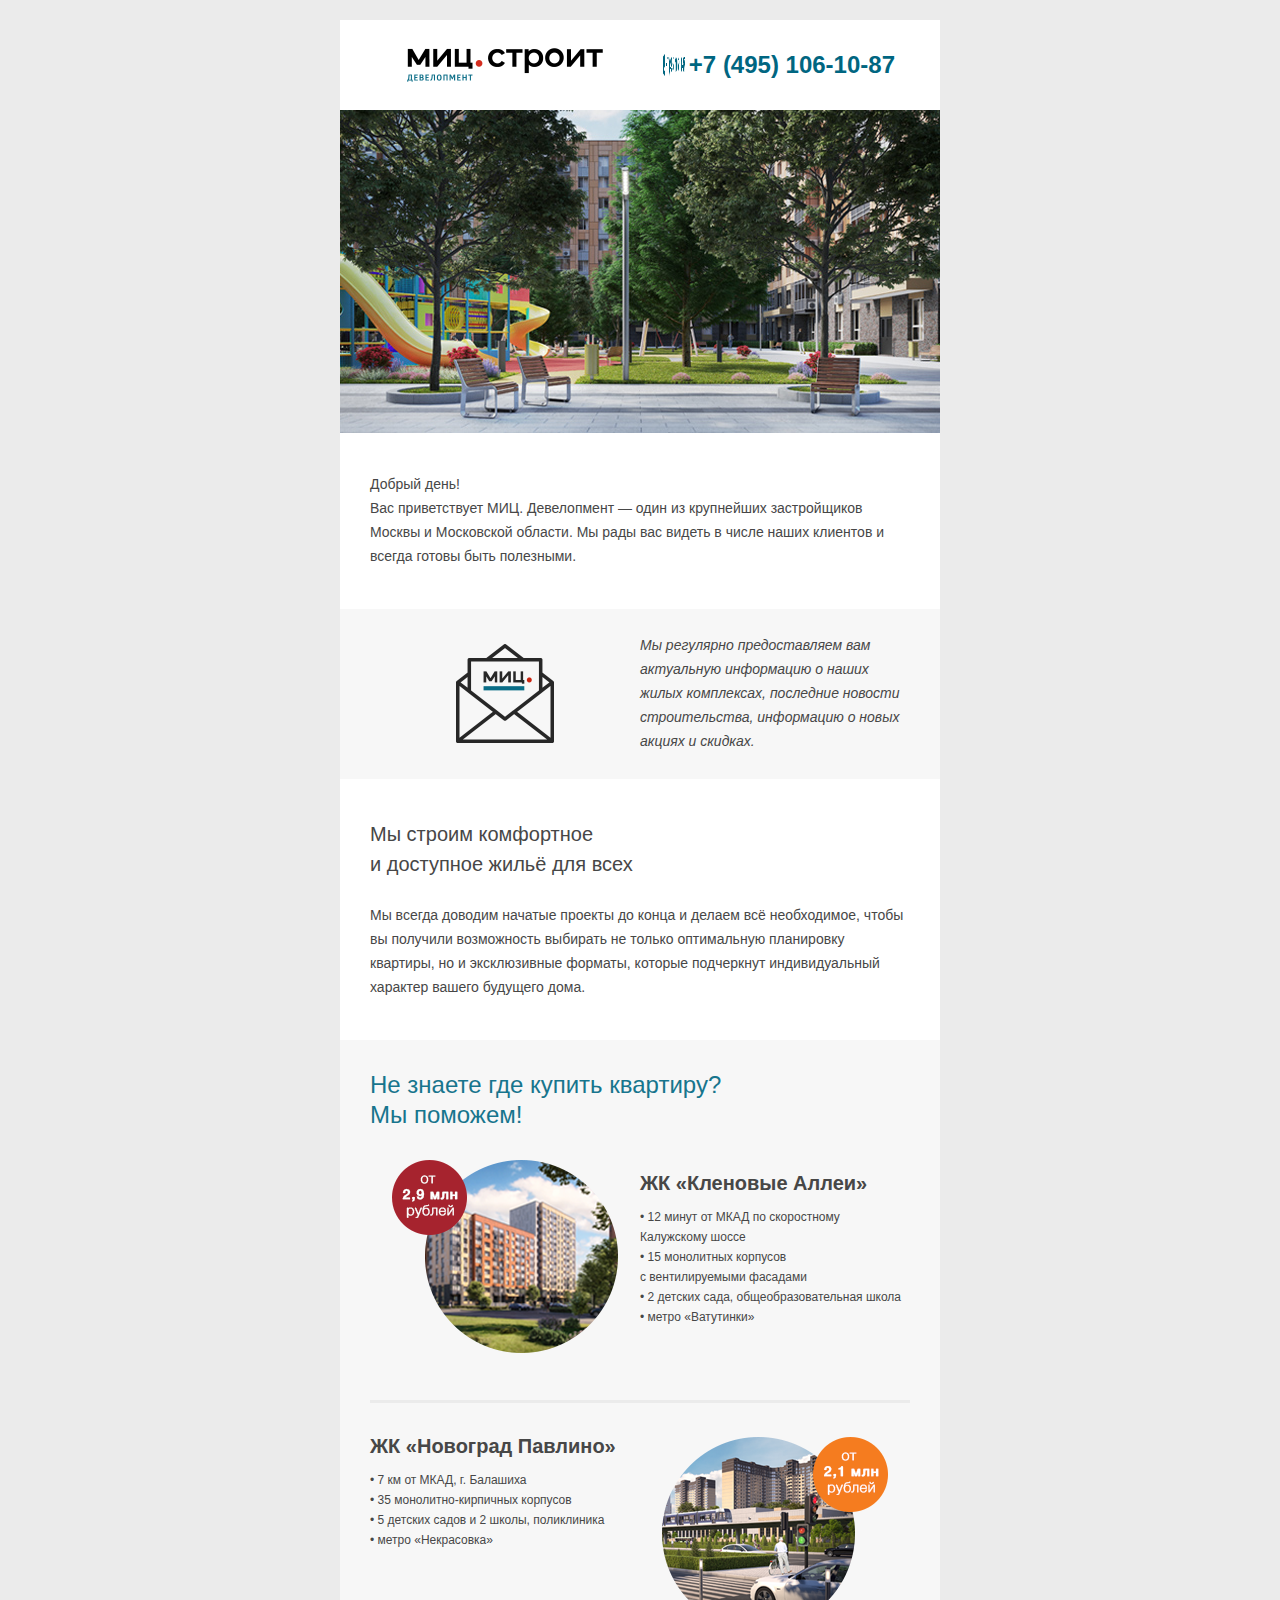
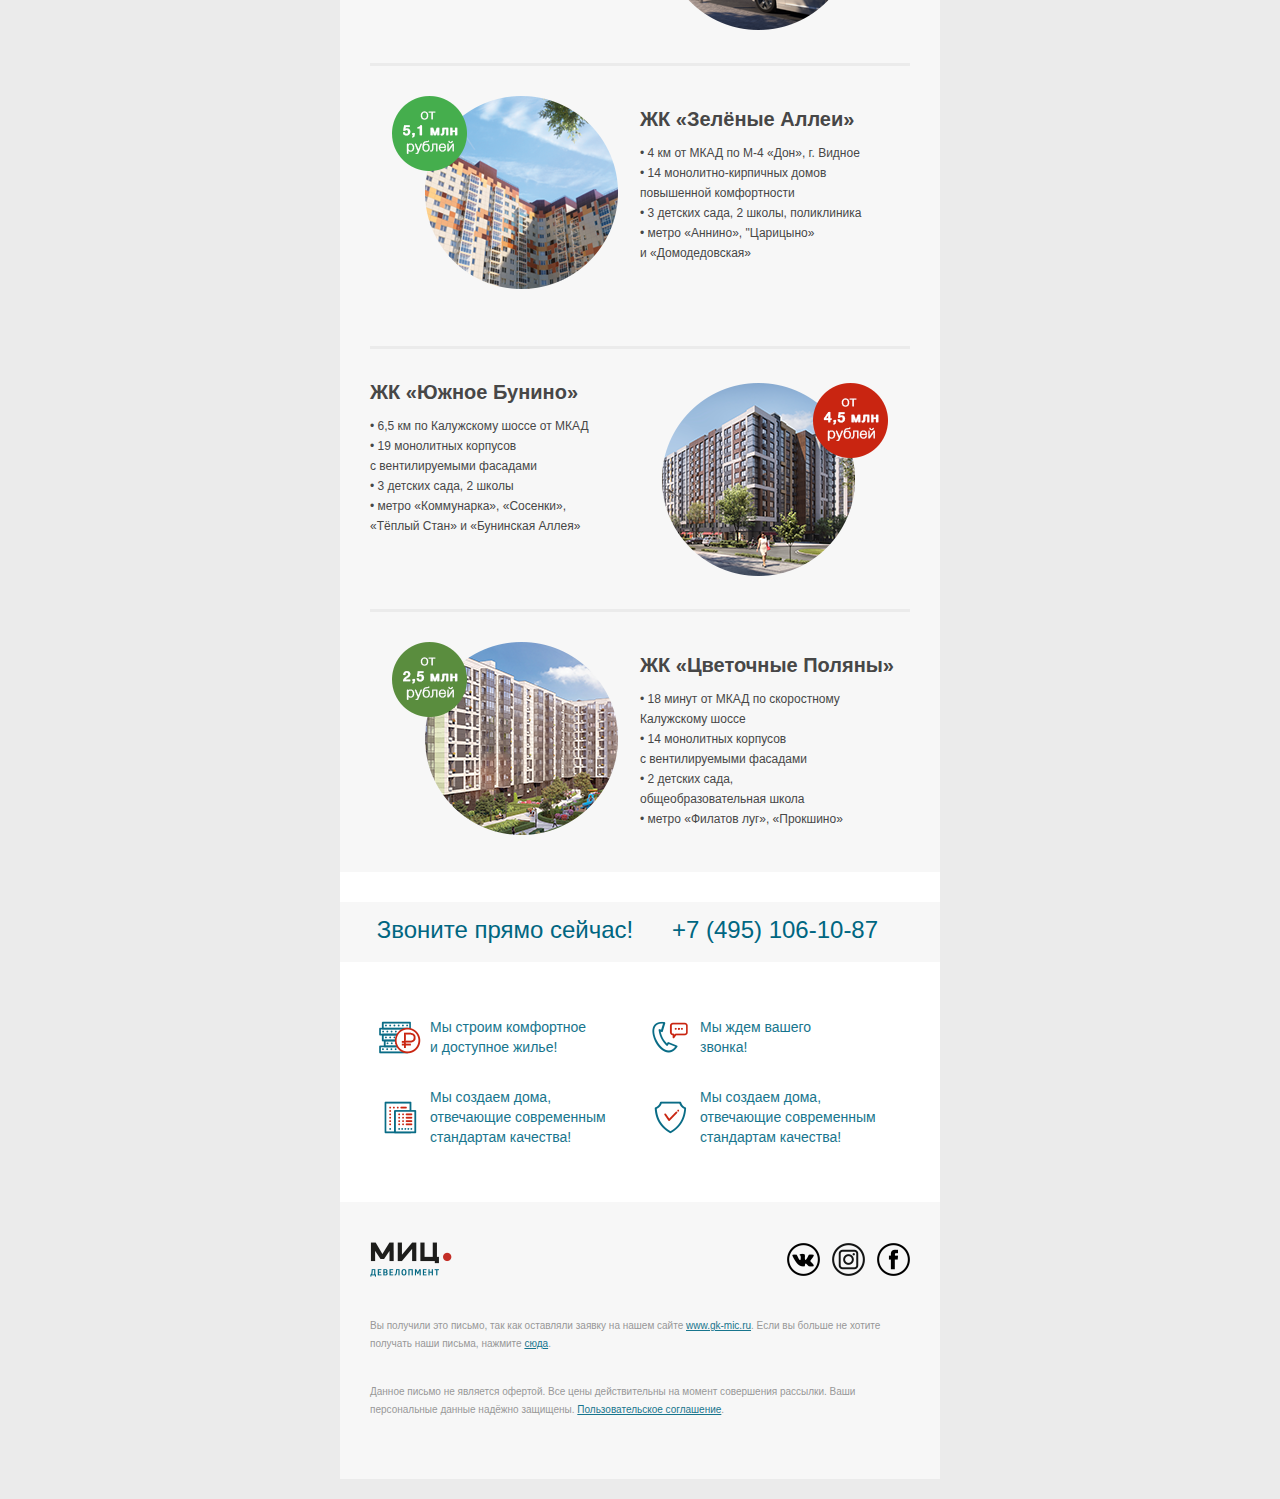
==== index.html @ 15648673 "pic" ====
<!DOCTYPE html PUBLIC "-//W3C//DTD XHTML 1.0 Transitional//EN" "http://www.w3.org/TR/xhtml1/DTD/xhtml1-transitional.dtd">
<html xmlns="http://www.w3.org/1999/xhtml">
<head>
    <meta http-equiv="Content-Type" content="text/html; charset=utf-8" />
  <meta http-equiv="X-UA-Compatible" content="IE=edge" />
    <meta name="viewport" content="width=device-width, initial-scale=1.0">
    <!--[if (gte mso 9)|(IE)]>
    <style type="text/css">
        table {border-collapse: collapse !important !important;}
    </style>
    <![endif]-->
<style type="text/css">

</style>    
  <style type="text/css">
#outlook a{
    padding:0;
}
.ExternalClass Class Override
.ExternalClass{
    width:100%;
}
.ExternalClass,
.ExternalClass p,
.ExternalClass span,
.ExternalClass font,
.ExternalClass td,
.ExternalClass div{
    line-height: 100%;
}
@media only screen and (max-width: 600px)  {
.col {
	max-width: 100% !important;
}
.col2 {
	max-width: 100% !important;
}
}
  </style>  
</head>
<body style="margin-top:0 !important;margin-bottom:0 !important;margin-right:0 !important;margin-left:0 !important;padding-top:0;padding-bottom:0;padding-right:0;padding-left:0;background-color:#ebebeb;width:100% !important;" >
<div class="preview" style="display:none;font-size:0px;" >Добрый день! Вас приветствует МИЦ. Девелопмент</div>
<table width="100%" align="center" role="presentation" cellpadding="0" cellspacing="0" border="0" style="border-spacing:0;mso-table-lspace:0pt;mso-table-rspace:0pt;border-collapse:collapse;" >
<tr>
  <td align="center" valign="top" bgcolor="#ebebeb" style="padding-top:20px;padding-bottom:20px;padding-right:0;padding-left:0;text-align:center;font-size:0;" > 
<center class="wrapper" style="width:100%;table-layout:fixed;-webkit-text-size-adjust:100%;-ms-text-size-adjust:100%;" >
<div class="webkit" style="max-width:600px;margin-top:0;margin-bottom:0;margin-right:auto;margin-left:auto;" >
<!--[if (gte mso 9)|(IE)]>
<table width="600" align="center" style="border-spacing:0;mso-table-lspace:0pt;mso-table-rspace:0pt;" >
<tr>
<td style="padding-top:0;padding-bottom:0;padding-right:0;padding-left:0;" >
<![endif]-->
<table class="outer" align="center" role="presentation" cellpadding="0" cellspacing="0" border="0" style="border-spacing:0;mso-table-lspace:0pt;mso-table-rspace:0pt;Margin:0 auto;width:100%;max-width:600px;border-collapse:collapse;" >
<!-- HEADER -->
<tr>
	<td align="center" valign="top" class="cols" bgcolor="#ffffff" style="padding-top:20px;padding-bottom:20px;padding-right:0;padding-left:0;text-align:center;font-size:0;" >
<!--[if (gte mso 9)|(IE)]>
<table  width="540" align="center" style="border-spacing:0;mso-table-lspace:0pt;mso-table-rspace:0pt;" >
<tr>
<td width="270"   valign="top"  align="center" style="padding-top:0;padding-bottom:0;padding-right:0;padding-left:0;" >
<![endif]-->
<div class="col" style="max-width:270px;width:100%;display:inline-block;vertical-align:middle;" >
<table width="100%" style="border-spacing:0;mso-table-lspace:0pt;mso-table-rspace:0pt;" >	
<tr>
	<td align="center" valign="middle" height="50" style="padding-top:0;padding-bottom:0;padding-right:0;padding-left:0;" ><center><a href="#" target="_blank"><img src="logo.png" alt="" width="196" height="34" style="border-width:0;display:block;-ms-interpolation-mode:bicubic;" /></a>
	</center></td>
</tr>
</table>
</div>
<!--[if (gte mso 9)|(IE)]>
</td><td width="270" align="center" valign="top" style="padding-top:0;padding-bottom:0;padding-right:0;padding-left:0;" >
<![endif]-->
<div class="col" style="max-width:270px;width:100%;display:inline-block;vertical-align:middle;" >
<table width="100%" style="border-spacing:0;mso-table-lspace:0pt;mso-table-rspace:0pt;" > 
  <tr>
  <td align="center" valign="middle"  style="padding-top:0;padding-bottom:0;padding-right:0;padding-left:0;" >
<table width="240" style="border-spacing:0;mso-table-lspace:0pt;mso-table-rspace:0pt;" > 
<tr>
  <td align="right" valign="middle" height="50" width="30" style="padding-top:0;padding-bottom:0;padding-right:0;padding-left:0;" ><img src="phone.png" alt="" width="22" height="22" style="border-width:0;display:block;-ms-interpolation-mode:bicubic;" />
  </td>
  <td style="padding-top:0;padding-bottom:0;padding-right:0;padding-left:0;" ><p class="phone" style="mso-line-height:exactly;Margin-top:0;Margin-left:0;Margin-right:0;font-size:24px;font-family:'Arial', sans-serif;color:#006681;font-weight:bold;line-height:0.8;text-align:right;Margin-bottom:0px;" >+7 (495) 106-10-87</p></td>
</tr>
</table>

  </td></tr>
</table>
</div>
<!--[if (gte mso 9)|(IE)]>
</td>
</tr>
</table>
<![endif]-->
	</td>
</tr>
<!-- / HEADER -->
	<!-- IMAGE 600 PX -->
<tr>
<td bgcolor="#ffffff" style="padding-top:0;padding-bottom:0;padding-right:0;padding-left:0;" ><img src="img.jpg" alt="" class="img600" width="600" height="323" style="border-width:0;-ms-interpolation-mode:bicubic;width:100%;max-width:600px;height:auto;display:block;" /></td>
</tr>
	<!-- / IMAGE 600 PX -->
	<!-- GOOD DAY -->
<tr>
<td align="center" valign="top" bgcolor="#ffffff" class="cols pad10" style="padding-top:0;padding-bottom:0;text-align:center;font-size:0;padding-left:20px;padding-right:20px;" >
<center class="wrapper" style="width:100%;table-layout:fixed;-webkit-text-size-adjust:100%;-ms-text-size-adjust:100%;" >
<!--[if (gte mso 9)|(IE)]>
<table width="540" align="center" style="border-spacing:0;mso-table-lspace:0pt;mso-table-rspace:0pt;" >
<tr>
<td style="padding-top:0;padding-bottom:0;padding-right:0;padding-left:0;" >
<![endif]-->
<table class="outer540" align="center" role="presentation" cellpadding="0" cellspacing="0" border="0" style="border-spacing:0;mso-table-lspace:0pt;mso-table-rspace:0pt;Margin:0 auto;width:100%;max-width:540px;border-collapse:collapse;" >
<tr>
<td class="padd40" style="padding-right:0;padding-left:0;padding-top:40px;padding-bottom:40px;" >
<p class="p1" style="mso-line-height:exactly;Margin-top:0;Margin-left:0;Margin-right:0;font-size:14px;font-family:'Arial', sans-serif;color:#474747;line-height:1.714;text-align:left;Margin-bottom:0px;" >Добрый день! <br />
Вас приветствует МИЦ. Девелопмент — один из крупнейших застройщиков Москвы и Московской области. Мы рады вас видеть в числе наших клиентов 
и всегда готовы быть полезными. </p>
</td>
</tr>
</table>
<!--[if (gte mso 9)|(IE)]>
</td>
</tr>
</table>
<![endif]-->	
</center>
</td>
</tr>
	<!-- / GOOD DAY -->
<!-- 	LETTER -->
<tr>
	<td align="center" valign="top" class="cols pad10" bgcolor="#f7f7f7" style="padding-top:20px;padding-bottom:20px;text-align:center;font-size:0;padding-left:20px;padding-right:20px;" >
<!--[if (gte mso 9)|(IE)]>
<table  width="540" align="center" style="border-spacing:0;mso-table-lspace:0pt;mso-table-rspace:0pt;" >
<tr>
<td width="270"   valign="top"  align="center" style="padding-top:0;padding-bottom:0;padding-right:0;padding-left:0;" >
<![endif]-->
<div class="col" style="max-width:270px;width:100%;display:inline-block;vertical-align:middle;" >
<table width="100%" style="border-spacing:0;mso-table-lspace:0pt;mso-table-rspace:0pt;" >	
<tr>
	<td align="center" valign="middle" height="100" style="padding-top:0;padding-bottom:0;padding-right:0;padding-left:0;" >
<center>
	<img src="letter.png" alt="" width="98" height="99" style="border-width:0;display:block;-ms-interpolation-mode:bicubic;" />
</center>
</td>
</tr>
</table>
</div>
<!--[if (gte mso 9)|(IE)]>
</td><td width="270" align="center" valign="top" style="padding-top:0;padding-bottom:0;padding-right:0;padding-left:0;" >
<![endif]-->
<div class="col" style="max-width:270px;width:100%;display:inline-block;vertical-align:middle;" >
<table width="100%" style="border-spacing:0;mso-table-lspace:0pt;mso-table-rspace:0pt;" >	
	<tr>
	<td align="center" valign="middle" height="130" style="padding-top:0;padding-bottom:0;padding-right:0;padding-left:0;" ><p class="p2" style="mso-line-height:exactly;Margin-top:0;Margin-left:0;Margin-right:0;text-align:left;font-size:14px;font-family:'Arial';color:#474747;font-style:italic;line-height:1.714;Margin-bottom:0px;" >
Мы регулярно предоставляем вам 
актуальную информацию о наших 
жилых комплексах, последние новости 
строительства, информацию о новых 
акциях и скидках.
</p></td>
</tr>
</table>
</div>
<!--[if (gte mso 9)|(IE)]>
</td>
</tr>
</table>
<![endif]-->
	</td>
</tr>
<!-- / 	LETTER -->	
	<!-- WE BUILDING -->
<tr>
<td align="center" valign="top" bgcolor="#ffffff" class="pad10" style="padding-top:0;padding-bottom:0;padding-left:20px;padding-right:20px;" >
<center class="wrapper" style="width:100%;table-layout:fixed;-webkit-text-size-adjust:100%;-ms-text-size-adjust:100%;" >
<!--[if (gte mso 9)|(IE)]>
<table width="540" align="center" style="border-spacing:0;mso-table-lspace:0pt;mso-table-rspace:0pt;" >
<tr>
<td style="padding-top:0;padding-bottom:0;padding-right:0;padding-left:0;" >
<![endif]-->
<table class="outer540" align="center" role="presentation" cellpadding="0" cellspacing="0" border="0" style="border-spacing:0;mso-table-lspace:0pt;mso-table-rspace:0pt;Margin:0 auto;width:100%;max-width:540px;border-collapse:collapse;" >
<tr>
<td class="padd40" style="padding-right:0;padding-left:0;padding-top:40px;padding-bottom:40px;" >
<p class="h1" style="mso-line-height:exactly;Margin-top:0;Margin-left:0;Margin-right:0;font-size:20px;font-family:'Arial', sans-serif;color:#474747;line-height:1.513;text-align:left;Margin-bottom:25px;" >Мы строим комфортное <br />
и доступное жильё для всех</p>
<p class="p3" style="mso-line-height:exactly;Margin-top:0;Margin-left:0;Margin-right:0;font-size:14px;font-family:'Arial', sans-serif;color:#474747;line-height:1.714;text-align:left;Margin-bottom:0px;" >Мы всегда доводим начатые проекты до конца и делаем всё необходимое, 
чтобы вы получили возможность выбирать не только оптимальную планировку квартиры, но и эксклюзивные форматы, которые подчеркнут индивидуальный характер вашего будущего дома. </p>
</td>
</tr>
</table>
<!--[if (gte mso 9)|(IE)]>
</td>
</tr>
</table>
<![endif]-->	
</center>
</td>
</tr>
<!-- / WE BUILDING -->
<!-- BUILDING -->
<tr>
	<td align="center" valign="top" class="cols pad10" bgcolor="#f7f7f7" style="padding-top:10px;padding-bottom:10px;text-align:center;font-size:0;padding-left:20px;padding-right:20px;" >
<center class="wrapper" style="width:100%;table-layout:fixed;-webkit-text-size-adjust:100%;-ms-text-size-adjust:100%;" >
<!--[if (gte mso 9)|(IE)]>
<table width="540" align="center" style="border-spacing:0;mso-table-lspace:0pt;mso-table-rspace:0pt;" >
<tr>
<td style="padding-top:0;padding-bottom:0;padding-right:0;padding-left:0;" >
<![endif]-->
<table class="outer540" align="center" role="presentation" cellpadding="0" cellspacing="0" border="0" style="border-spacing:0;mso-table-lspace:0pt;mso-table-rspace:0pt;Margin:0 auto;width:100%;max-width:540px;border-collapse:collapse;" >
<tr>
<td style="padding-top:0;padding-bottom:0;padding-right:0;padding-left:0;" >
<p class="h2" style="padding-top:20px;padding-bottom:20px;mso-line-height:exactly;Margin-top:0;Margin-left:0;Margin-right:0;text-align:left;font-size:24px;font-family:'Arial';color:#17758d;line-height:1.25;Margin-bottom:0px;" >Не знаете где купить квартиру? <br />
Мы поможем!</p>
</td>
</tr>
</table>
<!--[if (gte mso 9)|(IE)]>
</td>
</tr>
</table>
<![endif]-->	
</center>
</td></tr>
<tr>
	<td align="center" valign="top" class="cols pad10" bgcolor="#f7f7f7" dir="rtl" style="padding-top:0;padding-bottom:0;text-align:center;font-size:0;padding-left:20px;padding-right:20px;" >
<!--[if (gte mso 9)|(IE)]>
<table  width="540" align="center"    dir="rtl" style="border-spacing:0;mso-table-lspace:0pt;mso-table-rspace:0pt;" >
<tr>
<td width="270"   valign="top"  align="center" dir="ltr" style="padding-top:0;padding-bottom:0;padding-right:0;padding-left:0;" >
<![endif]-->
<div class="col2"  dir="ltr" style="max-width:270px;width:100%;display:inline-block;vertical-align:top;" >
<table width="100%" style="border-spacing:0;mso-table-lspace:0pt;mso-table-rspace:0pt;" >	
	<tr>
	<td align="center" valign="top" style="padding-top:10px;padding-bottom:0;padding-right:0;padding-left:0;" >
<p class="h3" style="mso-line-height:exactly;Margin-top:0;Margin-left:0;Margin-right:0;text-align:left;font-size:20px;font-family:'Arial';color:#474747;font-weight:bold;line-height:1.35;Margin-bottom:10px;" >ЖК «Кленовые Аллеи»</p>	
<p class="p4" style="mso-line-height:exactly;Margin-top:0;Margin-left:0;Margin-right:0;text-align:left;font-size:12px;font-family:'Arial';color:#474747;line-height:1.667;Margin-bottom:20px;" >• 12 минут от МКАД по скоростному <br />
Калужскому шоссе<br />
• 15 монолитных корпусов <br />
с вентилируемыми фасадами<br />
• 2 детских сада, общеобразовательная школа<br />
• метро «Ватутинки»</p>
	</td>
</tr>
</table>
</div>
<!--[if (gte mso 9)|(IE)]>
</td><td width="270" align="center" valign="top"   dir="ltr" style="padding-top:0;padding-bottom:0;padding-right:0;padding-left:0;" >
<![endif]-->
<div class="col2" dir="ltr" style="max-width:270px;width:100%;display:inline-block;vertical-align:top;" >
<table width="100%" style="border-spacing:0;mso-table-lspace:0pt;mso-table-rspace:0pt;" >	
<tr>
	<td align="center" valign="top" height="220" style="padding-top:0;padding-bottom:0;padding-right:0;padding-left:0;" >
<img src="house1.png" alt="" width="226" height="193" style="border-width:0;display:block;-ms-interpolation-mode:bicubic;" />
</td>
</tr>
</table>
</div>
<!--[if (gte mso 9)|(IE)]>
</td>
</tr>
</table>
<![endif]-->
</td></tr>


<tr>
	<td align="center" valign="top" class="cols pad10" bgcolor="#f7f7f7" style="padding-top:0;padding-bottom:0;text-align:center;font-size:0;padding-left:20px;padding-right:20px;" >
<!--[if (gte mso 9)|(IE)]>
<table width="540" align="center" style="border-spacing:0;mso-table-lspace:0pt;mso-table-rspace:0pt;" >
<tr>
<td style="padding-top:0;padding-bottom:0;padding-right:0;padding-left:0;" >
<![endif]-->
<table class="outer540" align="center" role="presentation" cellpadding="0" cellspacing="0" border="0" style="border-spacing:0;mso-table-lspace:0pt;mso-table-rspace:0pt;Margin:0 auto;width:100%;max-width:540px;border-collapse:collapse;" >
<tr>
<td height="20" style="border-bottom-width:3px;border-bottom-style:solid;border-bottom-color:#ebebeb;padding-top:0;padding-bottom:0;padding-right:0;padding-left:0;" >
</td>
</tr>
<tr>
<td height="20" style="padding-top:0;padding-bottom:0;padding-right:0;padding-left:0;" >
</td>
</tr>
</table>
<!--[if (gte mso 9)|(IE)]>
</td>
</tr>
</table>
<![endif]-->
</td></tr>

<tr>
	<td align="center" valign="top" class="cols pad10" bgcolor="#f7f7f7" style="padding-top:0;padding-bottom:0;text-align:center;font-size:0;padding-left:20px;padding-right:20px;" >
<!--[if (gte mso 9)|(IE)]>
<table  width="540" align="center" style="border-spacing:0;mso-table-lspace:0pt;mso-table-rspace:0pt;" >
<tr>
<td width="270"   valign="top"  align="center" style="padding-top:0;padding-bottom:0;padding-right:0;padding-left:0;" >
<![endif]-->
<div class="col2" style="max-width:270px;width:100%;display:inline-block;vertical-align:top;" >
<table width="100%" style="border-spacing:0;mso-table-lspace:0pt;mso-table-rspace:0pt;" >	
	<tr>
	<td align="center" valign="top" style="padding-top:10px;padding-bottom:0;padding-right:0;padding-left:0;" >
<p class="h3" style="mso-line-height:exactly;Margin-top:0;Margin-left:0;Margin-right:0;text-align:left;font-size:20px;font-family:'Arial';color:#474747;font-weight:bold;line-height:1.35;Margin-bottom:10px;" >ЖК «Новоград Павлино»</p>	
<p class="p4" style="mso-line-height:exactly;Margin-top:0;Margin-left:0;Margin-right:0;text-align:left;font-size:12px;font-family:'Arial';color:#474747;line-height:1.667;Margin-bottom:20px;" >• 7 км от МКАД, г. Балашиха<br />
• 35 монолитно-кирпичных корпусов<br />
• 5 детских садов и 2 школы, поликлиника<br />
• метро «Некрасовка»</p>
	</td>
</tr>
</table>
</div>
<!--[if (gte mso 9)|(IE)]>
</td><td width="270" align="center" valign="top" style="padding-top:0;padding-bottom:0;padding-right:0;padding-left:0;" >
<![endif]-->
<div class="col2" style="max-width:270px;width:100%;display:inline-block;vertical-align:top;" >
<table width="100%" style="border-spacing:0;mso-table-lspace:0pt;mso-table-rspace:0pt;" >	
<tr>
	<td align="center" valign="middle" height="220" style="padding-top:0;padding-bottom:0;padding-right:0;padding-left:0;" >
<img src="house2.png" alt="" width="226" height="193" style="border-width:0;display:block;-ms-interpolation-mode:bicubic;" />
</td>
</tr>
</table>
</div>
<!--[if (gte mso 9)|(IE)]>
</td>
</tr>
</table>
<![endif]-->	
</td>
</tr>
<tr>
	<td align="center" valign="top" class="cols pad10" bgcolor="#f7f7f7" style="padding-top:0;padding-bottom:0;text-align:center;font-size:0;padding-left:20px;padding-right:20px;" >
<!--[if (gte mso 9)|(IE)]>
<table width="540" align="center" style="border-spacing:0;mso-table-lspace:0pt;mso-table-rspace:0pt;" >
<tr>
<td style="padding-top:0;padding-bottom:0;padding-right:0;padding-left:0;" >
<![endif]-->
<table class="outer540" align="center" role="presentation" cellpadding="0" cellspacing="0" border="0" style="border-spacing:0;mso-table-lspace:0pt;mso-table-rspace:0pt;Margin:0 auto;width:100%;max-width:540px;border-collapse:collapse;" >
<tr>
<td height="20" style="border-bottom-width:3px;border-bottom-style:solid;border-bottom-color:#ebebeb;padding-top:0;padding-bottom:0;padding-right:0;padding-left:0;" >
</td>
</tr>
<tr>
<td height="20" style="padding-top:0;padding-bottom:0;padding-right:0;padding-left:0;" >
</td>
</tr>
</table>
<!--[if (gte mso 9)|(IE)]>
</td>
</tr>
</table>
<![endif]-->
</td></tr>
<tr>
	<td align="center" valign="top" class="cols pad10" bgcolor="#f7f7f7"    dir="rtl" style="padding-top:10px;padding-bottom:10px;text-align:center;font-size:0;padding-left:20px;padding-right:20px;" >
<!--[if (gte mso 9)|(IE)]>
<table  width="540" align="center"    dir="rtl" style="border-spacing:0;mso-table-lspace:0pt;mso-table-rspace:0pt;" >
<tr>
<td width="270"   valign="top"  align="center" dir="ltr" style="padding-top:0;padding-bottom:0;padding-right:0;padding-left:0;" >
<![endif]-->
<div class="col2"  dir="ltr" style="max-width:270px;width:100%;display:inline-block;vertical-align:top;" >
<table width="100%" style="border-spacing:0;mso-table-lspace:0pt;mso-table-rspace:0pt;" >	
	<tr>
	<td align="center" valign="top" style="padding-top:10px;padding-bottom:0;padding-right:0;padding-left:0;" >
<p class="h3" style="mso-line-height:exactly;Margin-top:0;Margin-left:0;Margin-right:0;text-align:left;font-size:20px;font-family:'Arial';color:#474747;font-weight:bold;line-height:1.35;Margin-bottom:10px;" >ЖК «Зелёные Аллеи»</p>	
<p class="p4" style="mso-line-height:exactly;Margin-top:0;Margin-left:0;Margin-right:0;text-align:left;font-size:12px;font-family:'Arial';color:#474747;line-height:1.667;Margin-bottom:20px;" >• 4 км от МКАД по М-4 «Дон», г. Видное <br />
• 14 монолитно-кирпичных домов <br />
повышенной комфортности<br />
• 3 детских сада, 2 школы, поликлиника<br />
• метро «Аннино», "Царицыно» <br />
и «Домодедовская»</p>
	</td>
</tr>
</table>
</div>
<!--[if (gte mso 9)|(IE)]>
</td><td width="270" align="center" valign="top"   dir="ltr" style="padding-top:0;padding-bottom:0;padding-right:0;padding-left:0;" >
<![endif]-->
<div class="col2" dir="ltr" style="max-width:270px;width:100%;display:inline-block;vertical-align:top;" >
<table width="100%" style="border-spacing:0;mso-table-lspace:0pt;mso-table-rspace:0pt;" >	
<tr>
	<td align="center" valign="top" height="220" style="padding-top:0;padding-bottom:0;padding-right:0;padding-left:0;" >
<img src="house3.png" alt="" width="226" height="193" style="border-width:0;display:block;-ms-interpolation-mode:bicubic;" />
</td>
</tr>
</table>
</div>
<!--[if (gte mso 9)|(IE)]>
</td>
</tr>
</table>
<![endif]-->
</td></tr>
<tr>
	<td align="center" valign="top" class="cols pad10" bgcolor="#f7f7f7" style="padding-top:0;padding-bottom:0;text-align:center;font-size:0;padding-left:20px;padding-right:20px;" >
<!--[if (gte mso 9)|(IE)]>
<table width="540" align="center" style="border-spacing:0;mso-table-lspace:0pt;mso-table-rspace:0pt;" >
<tr>
<td style="padding-top:0;padding-bottom:0;padding-right:0;padding-left:0;" >
<![endif]-->
<table class="outer540" align="center" role="presentation" cellpadding="0" cellspacing="0" border="0" style="border-spacing:0;mso-table-lspace:0pt;mso-table-rspace:0pt;Margin:0 auto;width:100%;max-width:540px;border-collapse:collapse;" >
<tr>
<td height="20" style="border-bottom-width:3px;border-bottom-style:solid;border-bottom-color:#ebebeb;padding-top:0;padding-bottom:0;padding-right:0;padding-left:0;" >
</td>
</tr>
<tr>
<td height="20" style="padding-top:0;padding-bottom:0;padding-right:0;padding-left:0;" >
</td>
</tr>
</table>
<!--[if (gte mso 9)|(IE)]>
</td>
</tr>
</table>
<![endif]-->
</td></tr>

<tr>
	<td align="center" valign="top" class="cols pad10" bgcolor="#f7f7f7" style="padding-top:0;padding-bottom:0;text-align:center;font-size:0;padding-left:20px;padding-right:20px;" >
<!--[if (gte mso 9)|(IE)]>
<table  width="540" align="center" style="border-spacing:0;mso-table-lspace:0pt;mso-table-rspace:0pt;" >
<tr>
<td width="270"   valign="top"  align="center" style="padding-top:0;padding-bottom:0;padding-right:0;padding-left:0;" >
<![endif]-->
<div class="col2" style="max-width:270px;width:100%;display:inline-block;vertical-align:top;" >
<table width="100%" style="border-spacing:0;mso-table-lspace:0pt;mso-table-rspace:0pt;" >	
	<tr>
	<td align="center" valign="top" style="padding-top:10px;padding-bottom:0;padding-right:0;padding-left:0;" >
<p class="h3" style="mso-line-height:exactly;Margin-top:0;Margin-left:0;Margin-right:0;text-align:left;font-size:20px;font-family:'Arial';color:#474747;font-weight:bold;line-height:1.35;Margin-bottom:10px;" >ЖК «Южное Бунино»</p>	
<p class="p4" style="mso-line-height:exactly;Margin-top:0;Margin-left:0;Margin-right:0;text-align:left;font-size:12px;font-family:'Arial';color:#474747;line-height:1.667;Margin-bottom:20px;" >• 6,5 км по Калужскому шоссе от МКАД <br />
• 19 монолитных корпусов<br />
с вентилируемыми фасадами<br />
• 3 детских сада, 2 школы<br />
• метро «Коммунарка», «Сосенки»,<br />
«Тёплый Стан» и «Бунинская Аллея»</p>
	</td>
</tr>
</table>
</div>
<!--[if (gte mso 9)|(IE)]>
</td><td width="270" align="center" valign="top" style="padding-top:0;padding-bottom:0;padding-right:0;padding-left:0;" >
<![endif]-->
<div class="col2" style="max-width:270px;width:100%;display:inline-block;vertical-align:top;" >
<table width="100%" style="border-spacing:0;mso-table-lspace:0pt;mso-table-rspace:0pt;" >	
<tr>
	<td align="center" valign="middle" height="220" style="padding-top:0;padding-bottom:0;padding-right:0;padding-left:0;" >
<img src="house4.png" alt="" width="226" height="193" style="border-width:0;display:block;-ms-interpolation-mode:bicubic;" />
</td>
</tr>
</table>
</div>
<!--[if (gte mso 9)|(IE)]>
</td>
</tr>
</table>
<![endif]-->	
</td>
</tr>
<tr>
	<td align="center" valign="top" class="cols pad10" bgcolor="#f7f7f7" style="padding-top:0;padding-bottom:0;text-align:center;font-size:0;padding-left:20px;padding-right:20px;" >
<!--[if (gte mso 9)|(IE)]>
<table width="540" align="center" style="border-spacing:0;mso-table-lspace:0pt;mso-table-rspace:0pt;" >
<tr>
<td style="padding-top:0;padding-bottom:0;padding-right:0;padding-left:0;" >
<![endif]-->
<table class="outer540" align="center" role="presentation" cellpadding="0" cellspacing="0" border="0" style="border-spacing:0;mso-table-lspace:0pt;mso-table-rspace:0pt;Margin:0 auto;width:100%;max-width:540px;border-collapse:collapse;" >
<tr>
<td height="20" style="border-bottom-width:3px;border-bottom-style:solid;border-bottom-color:#ebebeb;padding-top:0;padding-bottom:0;padding-right:0;padding-left:0;" >
</td>
</tr>
<tr>
<td height="20" style="padding-top:0;padding-bottom:0;padding-right:0;padding-left:0;" >
</td>
</tr>
</table>
<!--[if (gte mso 9)|(IE)]>
</td>
</tr>
</table>
<![endif]-->
</td></tr>
<tr>
	<td align="center" valign="top" class="cols pad10" bgcolor="#f7f7f7"    dir="rtl" style="padding-top:10px;padding-bottom:10px;text-align:center;font-size:0;padding-left:20px;padding-right:20px;" >
<!--[if (gte mso 9)|(IE)]>
<table  width="540" align="center"    dir="rtl" style="border-spacing:0;mso-table-lspace:0pt;mso-table-rspace:0pt;" >
<tr>
<td width="270"   valign="top"  align="center" dir="ltr" style="padding-top:0;padding-bottom:0;padding-right:0;padding-left:0;" >
<![endif]-->
<div class="col2"  dir="ltr" style="max-width:270px;width:100%;display:inline-block;vertical-align:top;" >
<table width="100%" style="border-spacing:0;mso-table-lspace:0pt;mso-table-rspace:0pt;" >	
	<tr>
	<td align="center" valign="top" style="padding-top:10px;padding-bottom:0;padding-right:0;padding-left:0;" >
<p class="h3" style="mso-line-height:exactly;Margin-top:0;Margin-left:0;Margin-right:0;text-align:left;font-size:20px;font-family:'Arial';color:#474747;font-weight:bold;line-height:1.35;Margin-bottom:10px;" >ЖК «Цветочные Поляны»</p>	
<p class="p4" style="mso-line-height:exactly;Margin-top:0;Margin-left:0;Margin-right:0;text-align:left;font-size:12px;font-family:'Arial';color:#474747;line-height:1.667;Margin-bottom:20px;" >• 18 минут от МКАД по скоростному <br />
Калужскому шоссе<br />
• 14 монолитных корпусов <br />
с вентилируемыми фасадами<br />
• 2 детских сада, <br />
общеобразовательная школа<br />
• метро «Филатов луг», «Прокшино»</p>
	</td>
</tr>
</table>
</div>
<!--[if (gte mso 9)|(IE)]>
</td><td width="270" align="center" valign="top"   dir="ltr" style="padding-top:0;padding-bottom:0;padding-right:0;padding-left:0;" >
<![endif]-->
<div class="col2" dir="ltr" style="max-width:270px;width:100%;display:inline-block;vertical-align:top;" >
<table width="100%" style="border-spacing:0;mso-table-lspace:0pt;mso-table-rspace:0pt;" >	
<tr>
	<td align="center" valign="top" height="220" style="padding-top:0;padding-bottom:0;padding-right:0;padding-left:0;" >
<img src="house5.png" alt="" width="226" height="193" style="border-width:0;display:block;-ms-interpolation-mode:bicubic;" />
</td>
</tr>
</table>
</div>
<!--[if (gte mso 9)|(IE)]>
</td>
</tr>
</table>
<![endif]-->
</td></tr>

<!-- / CALL -->
<tr>
	<td height="30" bgcolor="#ffffff" style="padding-top:0;padding-bottom:0;padding-right:0;padding-left:0;" ></td>
</tr>
<!-- CALL -->
<tr>
	<td align="center" valign="top" class="cols" bgcolor="#f7f7f7" style="padding-top:10px;padding-bottom:10px;padding-right:0;padding-left:0;text-align:center;font-size:0;" >
<!--[if (gte mso 9)|(IE)]>
<table  width="540" align="center" style="border-spacing:0;mso-table-lspace:0pt;mso-table-rspace:0pt;" >
<tr>
<td width="270"   valign="top"  align="center" style="padding-top:0;padding-bottom:0;padding-right:0;padding-left:0;" >
<![endif]-->
<div class="col" style="max-width:270px;width:100%;display:inline-block;vertical-align:middle;" >
<table width="100%" style="border-spacing:0;mso-table-lspace:0pt;mso-table-rspace:0pt;" >	
<tr>
	<td align="center" valign="middle" height="40" style="padding-top:0;padding-bottom:0;padding-right:0;padding-left:0;" >
<p class="call" style="mso-line-height:exactly;Margin-top:0;Margin-left:0;Margin-right:0;font-size:24px;font-family:'Arial', sans-serif;color:#006681;line-height:28px;text-align:center;height:32px;Margin-bottom:0px;" >
Звоните прямо сейчас!
</p>
</td>
</tr>
</table>
</div>
<!--[if (gte mso 9)|(IE)]>
</td><td width="270" align="center" valign="top" style="padding-top:0;padding-bottom:0;padding-right:0;padding-left:0;" >
<![endif]-->
<div class="col" style="max-width:270px;width:100%;display:inline-block;vertical-align:middle;" >
<table width="100%" style="border-spacing:0;mso-table-lspace:0pt;mso-table-rspace:0pt;" >	
	<tr>
	<td align="center" valign="middle" height="40" style="padding-top:0;padding-bottom:0;padding-right:0;padding-left:0;" ><p class="call" style="mso-line-height:exactly;Margin-top:0;Margin-left:0;Margin-right:0;font-size:24px;font-family:'Arial', sans-serif;color:#006681;line-height:28px;text-align:center;height:32px;Margin-bottom:0px;" >
+7 (495) 106-10-87
</p></td>
</tr>
</table>
</div>
<!--[if (gte mso 9)|(IE)]>
</td>
</tr>
</table>
<![endif]-->
	</td>
</tr>
<!-- / CALL -->
<!-- FOUR -->
<tr>
	<td align="center" valign="top" class="cols pad10" bgcolor="#ffffff" style="padding-top:40px;padding-bottom:40px;text-align:center;font-size:0;padding-left:20px;padding-right:20px;" >
<!--[if (gte mso 9)|(IE)]>
<table  width="540" align="center" style="border-spacing:0;mso-table-lspace:0pt;mso-table-rspace:0pt;" >
<tr>
<td width="270"   valign="top"  align="center" style="padding-top:0;padding-bottom:0;padding-right:0;padding-left:0;" >
<![endif]-->
<div class="col" style="max-width:270px;width:100%;display:inline-block;vertical-align:middle;" >
<table width="100%" style="border-spacing:0;mso-table-lspace:0pt;mso-table-rspace:0pt;" >	
<tr>
		<td align="center" valign="middle" height="50" width="60" style="padding-top:0;padding-bottom:0;padding-right:0;padding-left:0;" ><img src="pic1.png" alt="" width="42" height="33" style="border-width:0;display:block;-ms-interpolation-mode:bicubic;" />
		</td>
	<td align="center" valign="middle" height="70" style="padding-top:0;padding-bottom:0;padding-right:0;padding-left:0;" >
<p class="pic_t" style="mso-line-height:exactly;Margin-top:0;Margin-left:0;Margin-right:0;text-align:left;font-size:14px;font-family:'Arial';color:#17758d;line-height:1.429;Margin-bottom:0px;" >
Мы строим комфортное <br />
и доступное жилье!
</p>
</td>
</tr>
</table>
</div>
<!--[if (gte mso 9)|(IE)]>
</td><td width="270" align="center" valign="top" style="padding-top:0;padding-bottom:0;padding-right:0;padding-left:0;" >
<![endif]-->
<div class="col" style="max-width:270px;width:100%;display:inline-block;vertical-align:middle;" >
<table width="100%" style="border-spacing:0;mso-table-lspace:0pt;mso-table-rspace:0pt;" >	
<tr>
		<td align="center" valign="middle" height="50" width="60" style="padding-top:0;padding-bottom:0;padding-right:0;padding-left:0;" ><img src="pic2.png" alt="" width="36" height="32" style="border-width:0;display:block;-ms-interpolation-mode:bicubic;" />
		</td>
	<td align="center" valign="middle" height="70" style="padding-top:0;padding-bottom:0;padding-right:0;padding-left:0;" >
<p class="pic_t" style="mso-line-height:exactly;Margin-top:0;Margin-left:0;Margin-right:0;text-align:left;font-size:14px;font-family:'Arial';color:#17758d;line-height:1.429;Margin-bottom:0px;" >
Мы ждем вашего <br />
звонка!
</p>
</td>
</tr>
</table>
</div>
<!--[if (gte mso 9)|(IE)]>
</td>
</tr>
</table>
<![endif]-->
<!--[if (gte mso 9)|(IE)]>
<table  width="540" align="center" style="border-spacing:0;mso-table-lspace:0pt;mso-table-rspace:0pt;" >
<tr>
<td width="270"   valign="top"  align="center" style="padding-top:0;padding-bottom:0;padding-right:0;padding-left:0;" >
<![endif]-->
<div class="col" style="max-width:270px;width:100%;display:inline-block;vertical-align:middle;" >
<table width="100%" style="border-spacing:0;mso-table-lspace:0pt;mso-table-rspace:0pt;" >	
<tr>
		<td align="center" valign="middle" width="60" style="padding-top:0;padding-bottom:0;padding-right:0;padding-left:0;" ><img src="pic3.png" alt="" width="33" height="33" style="border-width:0;display:block;-ms-interpolation-mode:bicubic;" />
		</td>
	<td align="center" valign="middle" height="90" style="padding-top:0;padding-bottom:0;padding-right:0;padding-left:0;" >
<p class="pic_t" style="mso-line-height:exactly;Margin-top:0;Margin-left:0;Margin-right:0;text-align:left;font-size:14px;font-family:'Arial';color:#17758d;line-height:1.429;Margin-bottom:0px;" >
Мы создаем дома, <br />
отвечающие современным <br /> 
стандартам качества!
</p>
</td>
</tr>
</table>
</div>
<!--[if (gte mso 9)|(IE)]>
</td><td width="270" align="center" valign="top" style="padding-top:0;padding-bottom:0;padding-right:0;padding-left:0;" >
<![endif]-->
<div class="col" style="max-width:270px;width:100%;display:inline-block;vertical-align:middle;" >
<table width="100%" style="border-spacing:0;mso-table-lspace:0pt;mso-table-rspace:0pt;" >	
<tr>
		<td align="center" valign="middle" width="60" style="padding-top:0;padding-bottom:0;padding-right:0;padding-left:0;" ><img src="pic4.png" alt="" width="33" height="33" style="border-width:0;display:block;-ms-interpolation-mode:bicubic;" />
		</td>
	<td align="center" valign="middle" height="90" style="padding-top:0;padding-bottom:0;padding-right:0;padding-left:0;" >
<p class="pic_t" style="mso-line-height:exactly;Margin-top:0;Margin-left:0;Margin-right:0;text-align:left;font-size:14px;font-family:'Arial';color:#17758d;line-height:1.429;Margin-bottom:0px;" >
Мы создаем дома, <br />
отвечающие современным <br /> 
стандартам качества!
</p>
</td>
</tr>
</table>
</div>
<!--[if (gte mso 9)|(IE)]>
</td>
</tr>
</table>
<![endif]-->
	</td>
</tr>
<!-- / FOUR -->
<!-- NETS -->
<tr>
	<td bgcolor="#f7f7f7" class="pad10" align="center" valign="top" style="padding-top:0;padding-bottom:0;padding-left:20px;padding-right:20px;" >
<center class="wrapper" style="width:100%;table-layout:fixed;-webkit-text-size-adjust:100%;-ms-text-size-adjust:100%;" >
<!--[if (gte mso 9)|(IE)]>
<table width="540" align="center" style="border-spacing:0;mso-table-lspace:0pt;mso-table-rspace:0pt;" >
<tr>
<td style="padding-top:0;padding-bottom:0;padding-right:0;padding-left:0;" >
<![endif]-->
<table class="outer540" align="center" role="presentation" cellpadding="0" cellspacing="0" border="0" style="border-spacing:0;mso-table-lspace:0pt;mso-table-rspace:0pt;Margin:0 auto;width:100%;max-width:540px;border-collapse:collapse;" >
<tr>
<td class="padd40" style="padding-right:0;padding-left:0;padding-top:40px;padding-bottom:40px;" >
<table width="100%" style="border-spacing:0;mso-table-lspace:0pt;mso-table-rspace:0pt;" >
<tr>
<td width="82" style="padding-top:0;padding-bottom:0;padding-right:0;padding-left:0;" ><a href="#" target="_blank"><img src="logo2.png" alt="" width="82" height="35" style="border-width:0;display:block;-ms-interpolation-mode:bicubic;" /></a></td>
<td style="padding-top:0;padding-bottom:0;padding-right:0;padding-left:0;" ></td>
<td width="45" style="padding-top:0;padding-bottom:0;padding-right:0;padding-left:0;" ><a href="#" target="_blank"><img src="vk.png" alt="" width="33" height="33" style="border-width:0;display:block;-ms-interpolation-mode:bicubic;" /></a></td>
<td width="45" style="padding-top:0;padding-bottom:0;padding-right:0;padding-left:0;" ><a href="#" target="_blank"><img src="in.png" alt="" width="33" height="33" style="border-width:0;display:block;-ms-interpolation-mode:bicubic;" /></a></td>
<td width="33" style="padding-top:0;padding-bottom:0;padding-right:0;padding-left:0;" ><a href="#" target="_blank"><img src="fb.png" alt="" width="33" height="33" style="border-width:0;display:block;-ms-interpolation-mode:bicubic;" /></a></td>
</tr>
</table>
</td></tr>
<tr><td style="padding-bottom:30px;padding-top:0;padding-right:0;padding-left:0;" >
<p class="footert" style="mso-line-height:exactly;Margin-top:0;Margin-left:0;Margin-right:0;font-size:10px;font-family:'Arial', sans-serif;color:#989898;line-height:1.8;text-align:left;Margin-bottom:30px;" >Вы получили это письмо, так как оставляли заявку на нашем сайте <a href="#" target="_blank" style="color:#17758d;" >www.gk-mic.ru</a>.
Если вы больше не хотите получать наши письма, нажмите <a href="#" target="_blank" style="color:#17758d;" >сюда</a>.</p>
<p class="footert" style="mso-line-height:exactly;Margin-top:0;Margin-left:0;Margin-right:0;font-size:10px;font-family:'Arial', sans-serif;color:#989898;line-height:1.8;text-align:left;Margin-bottom:30px;" >Данное письмо не является офертой. Все цены действительны на момент совершения 
рассылки. Ваши персональные данные надёжно защищены. <a href="#" target="_blank" style="color:#17758d;" >Пользовательское соглашение</a>.</p>
</td>
</tr>
</table>
<!--[if (gte mso 9)|(IE)]>
</td>
</tr>
</table>
<![endif]-->	
</center>
	</td>
</tr>
<!-- / NETS -->
</table>
<!--[if (gte mso 9)|(IE)]>
</td>
</tr>
</table>
<![endif]-->
</div>
</center>	
</td>
</tr>
</table>		
</body>
</html>
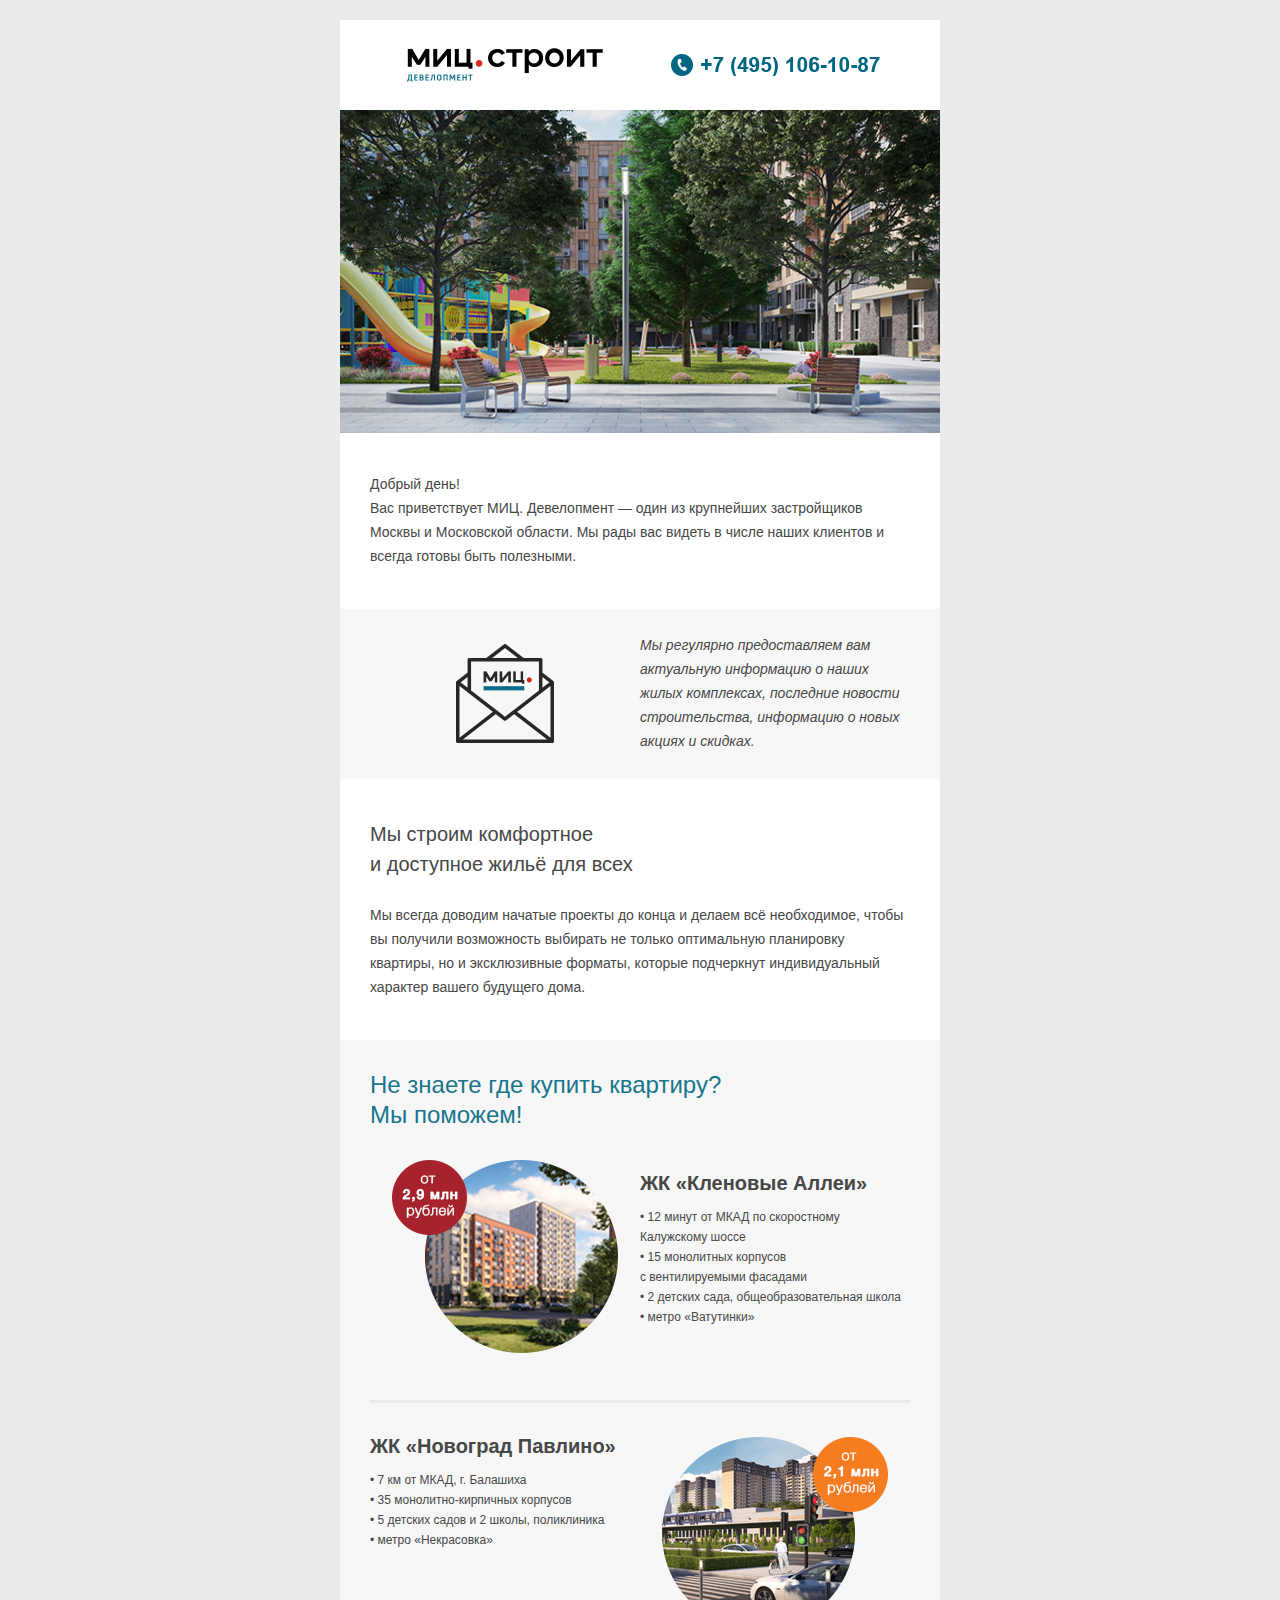
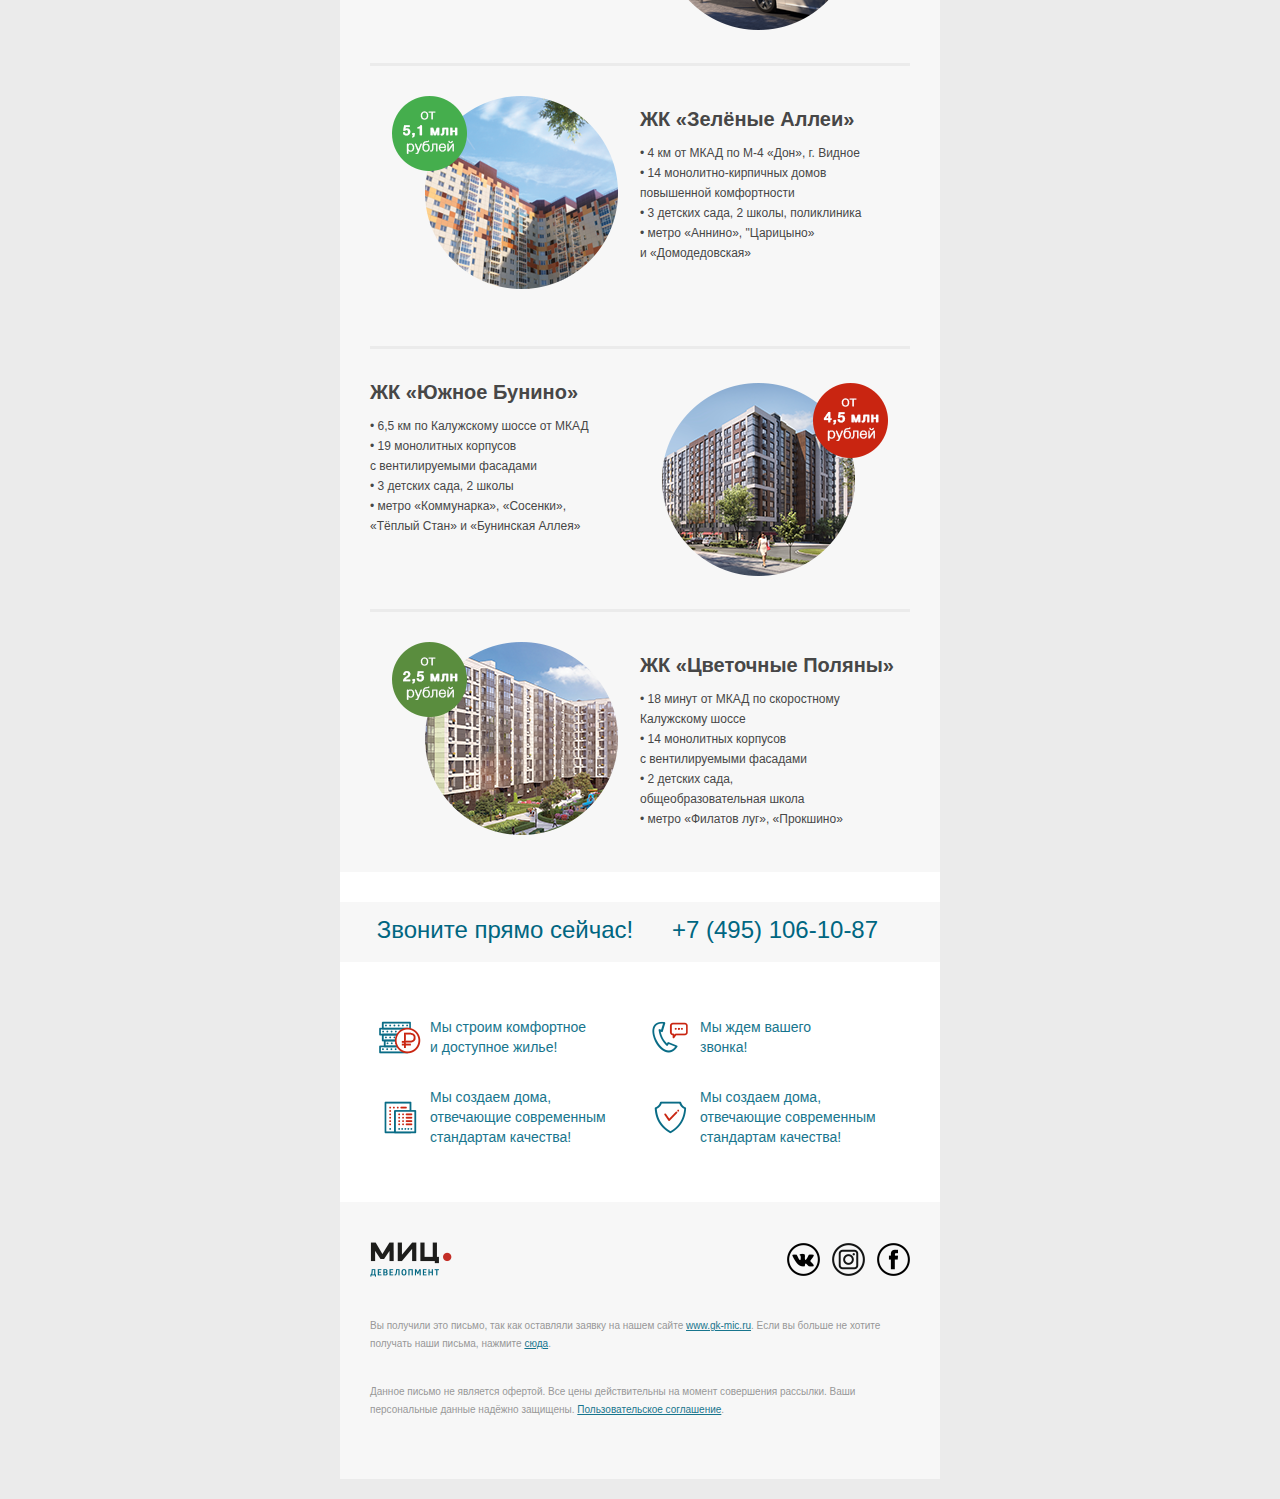
==== commit d1b2eea6: "finish" ====
--- a/index.html
+++ b/index.html
@@ -62,7 +62,7 @@
 <div class="col" style="max-width:270px;width:100%;display:inline-block;vertical-align:middle;" >
 <table width="100%" style="border-spacing:0;mso-table-lspace:0pt;mso-table-rspace:0pt;" >	
 <tr>
-	<td align="center" valign="middle" height="50" style="padding-top:0;padding-bottom:0;padding-right:0;padding-left:0;" ><center><a href="#" target="_blank"><img src="logo.png" alt="" width="196" height="34" style="border-width:0;display:block;-ms-interpolation-mode:bicubic;" /></a>
+	<td align="center" valign="middle" height="50" style="padding-top:0;padding-bottom:0;padding-right:0;padding-left:0;" ><center><a href="#" target="_blank"><img src="logo.png" alt="" width="196" height="34" style="border-width:0;display:block;-ms-interpolation-mode:bicubic;font-size: 24px;font-family: Arial;color: #474747;font-weight: bold;line-height: 40px;" /></a>
 	</center></td>
 </tr>
 </table>
@@ -74,14 +74,9 @@
 <table width="100%" style="border-spacing:0;mso-table-lspace:0pt;mso-table-rspace:0pt;" > 
   <tr>
   <td align="center" valign="middle"  style="padding-top:0;padding-bottom:0;padding-right:0;padding-left:0;" >
-<table width="240" style="border-spacing:0;mso-table-lspace:0pt;mso-table-rspace:0pt;" > 
-<tr>
-  <td align="right" valign="middle" height="50" width="30" style="padding-top:0;padding-bottom:0;padding-right:0;padding-left:0;" ><img src="phone.png" alt="" width="22" height="22" style="border-width:0;display:block;-ms-interpolation-mode:bicubic;" />
-  </td>
-  <td style="padding-top:0;padding-bottom:0;padding-right:0;padding-left:0;" ><p class="phone" style="mso-line-height:exactly;Margin-top:0;Margin-left:0;Margin-right:0;font-size:24px;font-family:'Arial', sans-serif;color:#006681;font-weight:bold;line-height:0.8;text-align:right;Margin-bottom:0px;" >+7 (495) 106-10-87</p></td>
-</tr>
-</table>
-
+<center class="wrapper" style="width:100%;table-layout:fixed;-webkit-text-size-adjust:100%;-ms-text-size-adjust:100%;" >
+<img src="phone.png" alt="+7(495)106-10-87" width="209" height="22" style="border-width:0;display:block;-ms-interpolation-mode:bicubic;font-size: 24px;font-family: Arial;color: #006681;font-weight: bold;line-height: 40px;" />
+ </center> 	
   </td></tr>
 </table>
 </div>
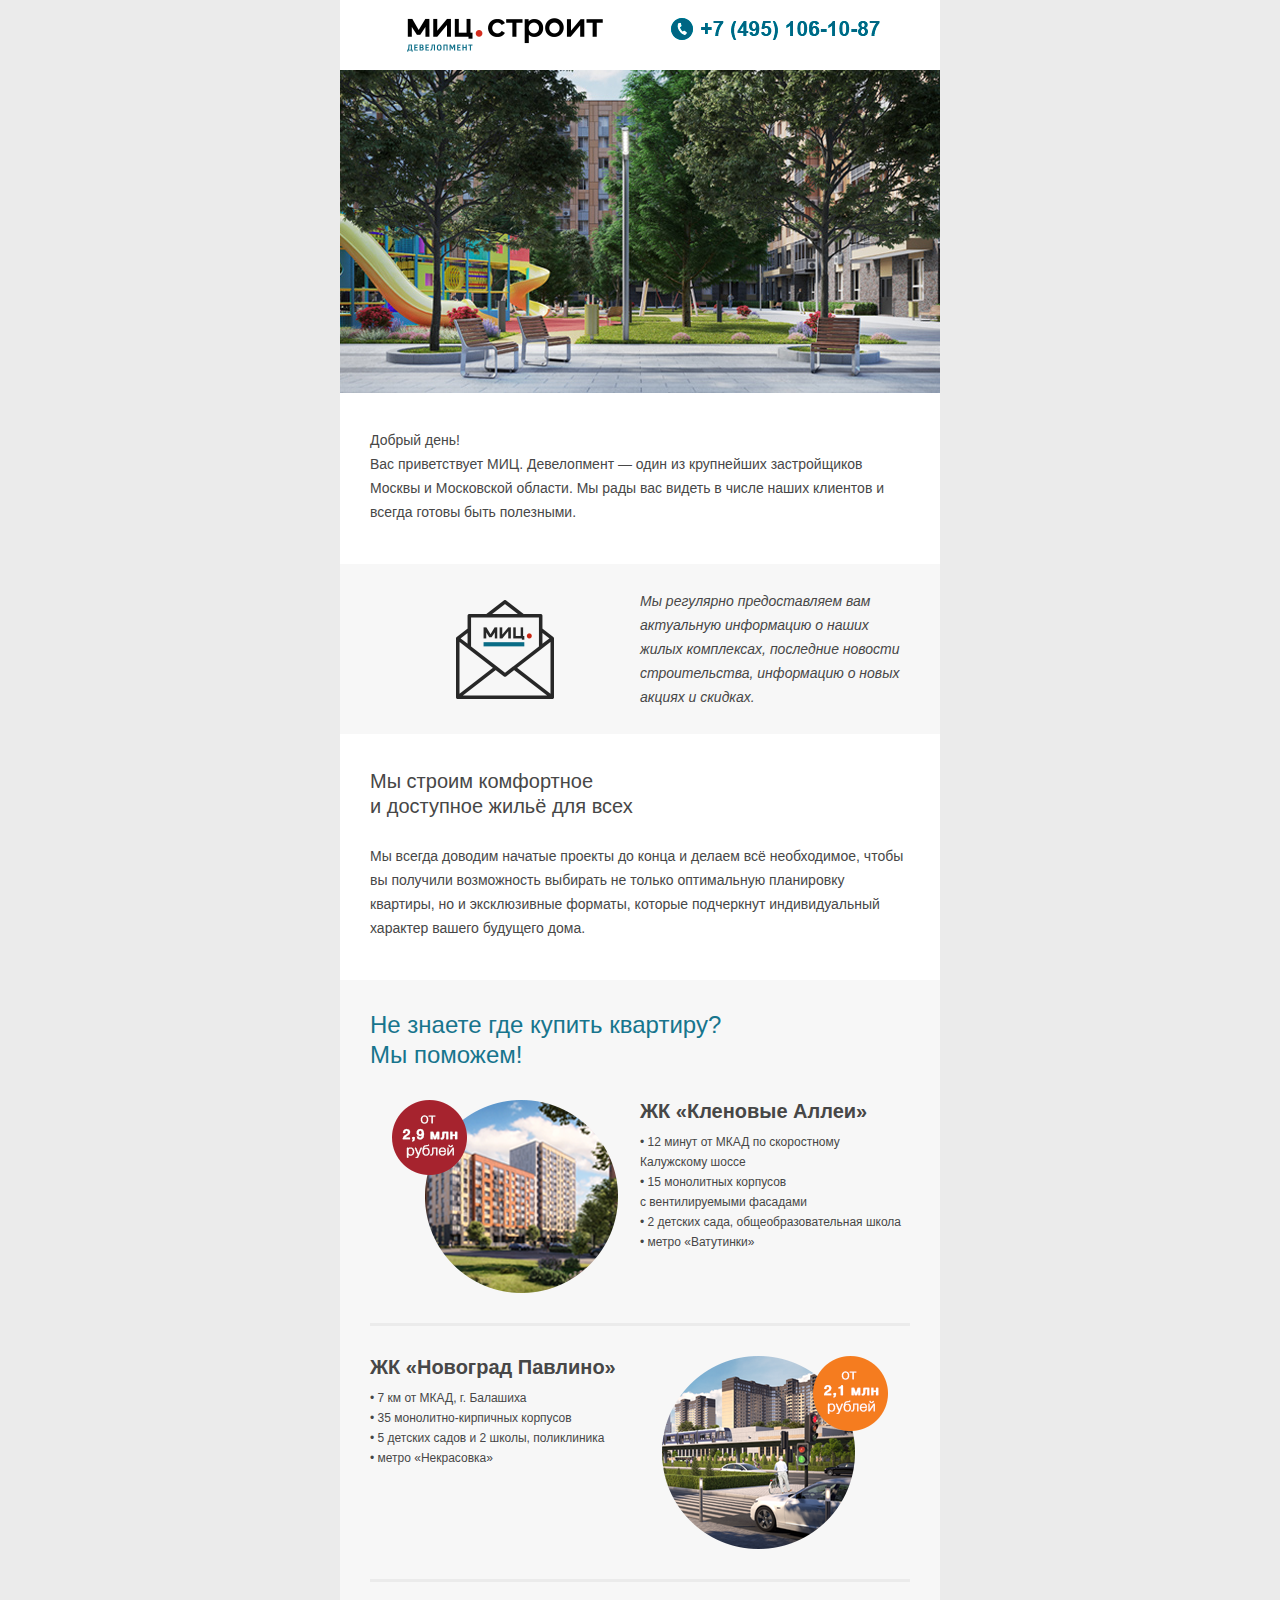
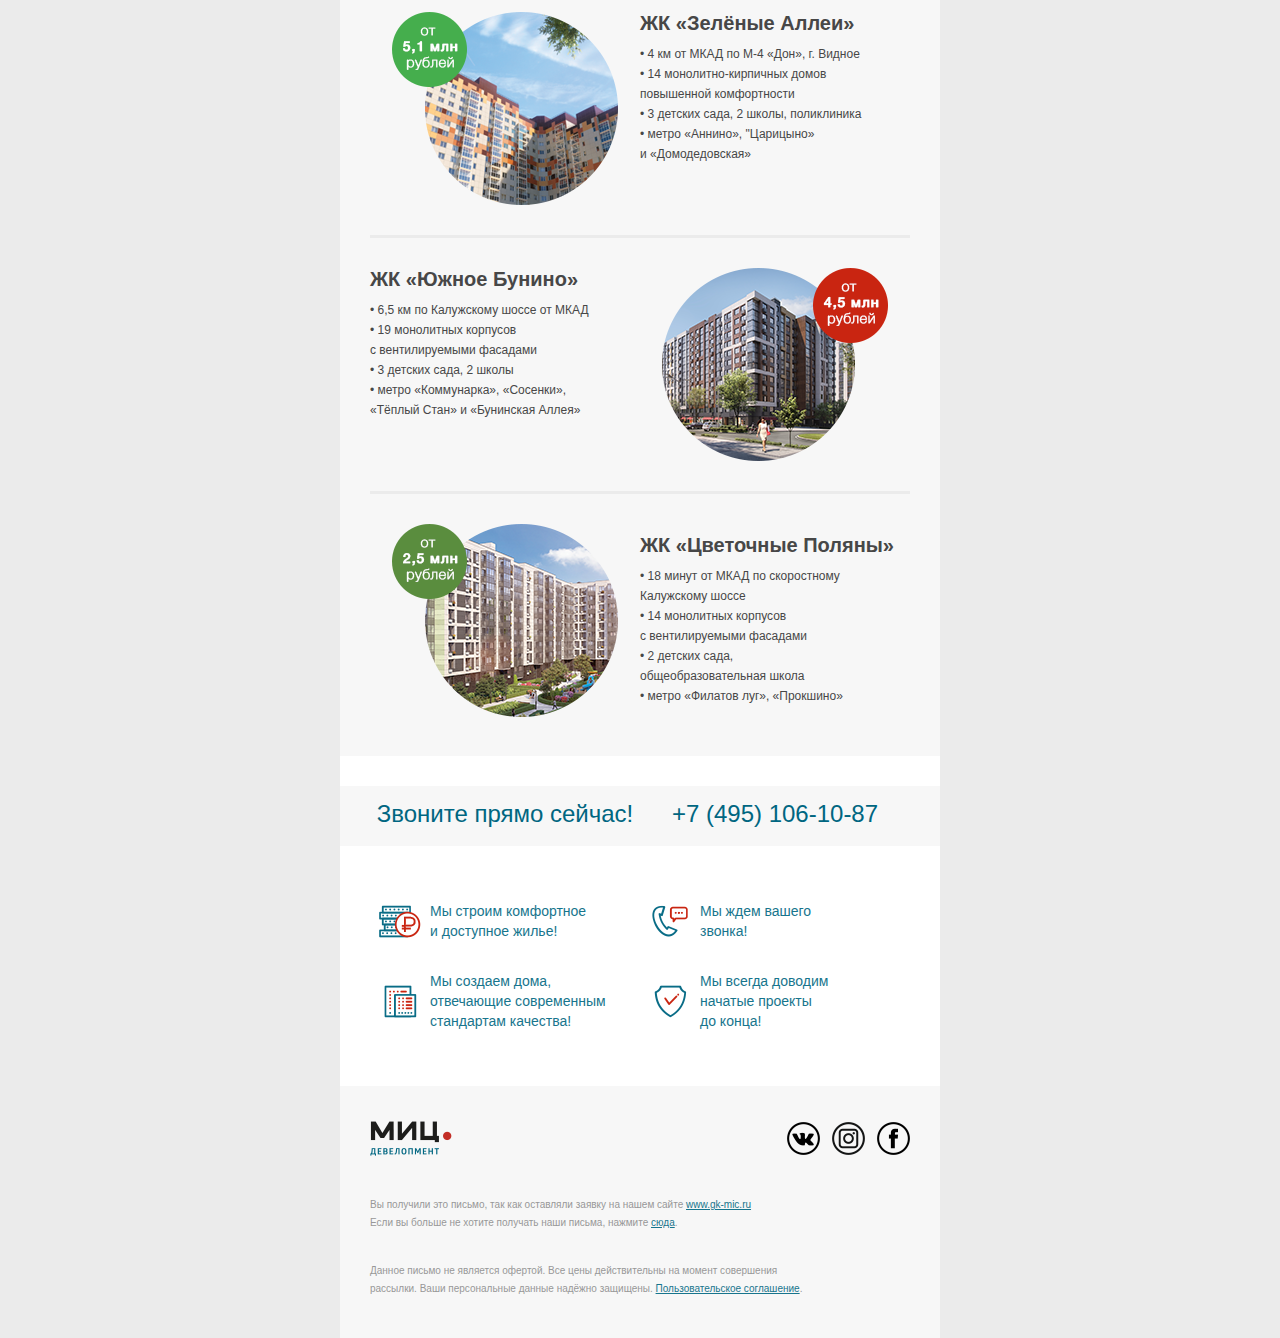
==== commit 20af54e6: "fix" ====
--- a/index.html
+++ b/index.html
@@ -6,7 +6,7 @@
     <meta name="viewport" content="width=device-width, initial-scale=1.0">
     <!--[if (gte mso 9)|(IE)]>
     <style type="text/css">
-        table {border-collapse: collapse !important !important;}
+        table {border-collapse: collapse !important !important !important;}
     </style>
     <![endif]-->
 <style type="text/css">
@@ -40,9 +40,6 @@
 </head>
 <body style="margin-top:0 !important;margin-bottom:0 !important;margin-right:0 !important;margin-left:0 !important;padding-top:0;padding-bottom:0;padding-right:0;padding-left:0;background-color:#ebebeb;width:100% !important;" >
 <div class="preview" style="display:none;font-size:0px;" >Добрый день! Вас приветствует МИЦ. Девелопмент</div>
-<table width="100%" align="center" role="presentation" cellpadding="0" cellspacing="0" border="0" style="border-spacing:0;mso-table-lspace:0pt;mso-table-rspace:0pt;border-collapse:collapse;" >
-<tr>
-  <td align="center" valign="top" bgcolor="#ebebeb" style="padding-top:20px;padding-bottom:20px;padding-right:0;padding-left:0;text-align:center;font-size:0;" > 
 <center class="wrapper" style="width:100%;table-layout:fixed;-webkit-text-size-adjust:100%;-ms-text-size-adjust:100%;" >
 <div class="webkit" style="max-width:600px;margin-top:0;margin-bottom:0;margin-right:auto;margin-left:auto;" >
 <!--[if (gte mso 9)|(IE)]>
@@ -53,7 +50,7 @@
 <table class="outer" align="center" role="presentation" cellpadding="0" cellspacing="0" border="0" style="border-spacing:0;mso-table-lspace:0pt;mso-table-rspace:0pt;Margin:0 auto;width:100%;max-width:600px;border-collapse:collapse;" >
 <!-- HEADER -->
 <tr>
-	<td align="center" valign="top" class="cols" bgcolor="#ffffff" style="padding-top:20px;padding-bottom:20px;padding-right:0;padding-left:0;text-align:center;font-size:0;" >
+	<td align="center" valign="top" class="cols" bgcolor="#ffffff" style="padding-top:15px;padding-bottom:15px;padding-right:0;padding-left:0;text-align:center;font-size:0;" >
 <!--[if (gte mso 9)|(IE)]>
 <table  width="540" align="center" style="border-spacing:0;mso-table-lspace:0pt;mso-table-rspace:0pt;" >
 <tr>
@@ -62,7 +59,7 @@
 <div class="col" style="max-width:270px;width:100%;display:inline-block;vertical-align:middle;" >
 <table width="100%" style="border-spacing:0;mso-table-lspace:0pt;mso-table-rspace:0pt;" >	
 <tr>
-	<td align="center" valign="middle" height="50" style="padding-top:0;padding-bottom:0;padding-right:0;padding-left:0;" ><center><a href="#" target="_blank"><img src="logo.png" alt="" width="196" height="34" style="border-width:0;display:block;-ms-interpolation-mode:bicubic;font-size: 24px;font-family: Arial;color: #474747;font-weight: bold;line-height: 40px;" /></a>
+	<td align="center" valign="middle" height="40" style="padding-top:0;padding-bottom:0;padding-right:0;padding-left:0;" ><center><a href="#" target="_blank"><img src="logo.png" alt="" width="196" height="34" style="border-width:0;display:block;-ms-interpolation-mode:bicubic;" /></a>
 	</center></td>
 </tr>
 </table>
@@ -71,13 +68,11 @@
 </td><td width="270" align="center" valign="top" style="padding-top:0;padding-bottom:0;padding-right:0;padding-left:0;" >
 <![endif]-->
 <div class="col" style="max-width:270px;width:100%;display:inline-block;vertical-align:middle;" >
-<table width="100%" style="border-spacing:0;mso-table-lspace:0pt;mso-table-rspace:0pt;" > 
-  <tr>
-  <td align="center" valign="middle"  style="padding-top:0;padding-bottom:0;padding-right:0;padding-left:0;" >
-<center class="wrapper" style="width:100%;table-layout:fixed;-webkit-text-size-adjust:100%;-ms-text-size-adjust:100%;" >
-<img src="phone.png" alt="+7(495)106-10-87" width="209" height="22" style="border-width:0;display:block;-ms-interpolation-mode:bicubic;font-size: 24px;font-family: Arial;color: #006681;font-weight: bold;line-height: 40px;" />
- </center> 	
-  </td></tr>
+<table width="100%" style="border-spacing:0;mso-table-lspace:0pt;mso-table-rspace:0pt;" >	
+<tr>
+	<td align="center" valign="middle" height="40" style="padding-top:0;padding-bottom:0;padding-right:0;padding-left:0;" ><img src="phone.png" alt="" width="209" height="34" style="border-width:0;display:block;-ms-interpolation-mode:bicubic;" />
+	</td>
+</tr>
 </table>
 </div>
 <!--[if (gte mso 9)|(IE)]>
@@ -104,8 +99,8 @@
 <![endif]-->
 <table class="outer540" align="center" role="presentation" cellpadding="0" cellspacing="0" border="0" style="border-spacing:0;mso-table-lspace:0pt;mso-table-rspace:0pt;Margin:0 auto;width:100%;max-width:540px;border-collapse:collapse;" >
 <tr>
-<td class="padd40" style="padding-right:0;padding-left:0;padding-top:40px;padding-bottom:40px;" >
-<p class="p1" style="mso-line-height:exactly;Margin-top:0;Margin-left:0;Margin-right:0;font-size:14px;font-family:'Arial', sans-serif;color:#474747;line-height:1.714;text-align:left;Margin-bottom:0px;" >Добрый день! <br />
+<td class="padd40" style="padding-right:0;padding-left:0;padding-top:35px;padding-bottom:40px;" >
+<p class="p1" style="mso-line-height:exactly;Margin-top:0;Margin-left:0;Margin-right:0;font-size:14px;font-family:'Arial', sans-serif;color:#474747;line-height:24px;text-align:left;Margin-bottom:0px;" >Добрый день! <br />
 Вас приветствует МИЦ. Девелопмент — один из крупнейших застройщиков Москвы и Московской области. Мы рады вас видеть в числе наших клиентов 
 и всегда готовы быть полезными. </p>
 </td>
@@ -145,7 +140,7 @@
 <div class="col" style="max-width:270px;width:100%;display:inline-block;vertical-align:middle;" >
 <table width="100%" style="border-spacing:0;mso-table-lspace:0pt;mso-table-rspace:0pt;" >	
 	<tr>
-	<td align="center" valign="middle" height="130" style="padding-top:0;padding-bottom:0;padding-right:0;padding-left:0;" ><p class="p2" style="mso-line-height:exactly;Margin-top:0;Margin-left:0;Margin-right:0;text-align:left;font-size:14px;font-family:'Arial';color:#474747;font-style:italic;line-height:1.714;Margin-bottom:0px;" >
+	<td align="center" valign="middle" height="130" style="padding-top:0;padding-bottom:0;padding-right:0;padding-left:0;" ><p class="p2" style="mso-line-height:exactly;Margin-top:0;Margin-left:0;Margin-right:0;text-align:left;font-size:14px;font-family:'Arial';color:#474747;font-style:italic;line-height:24px;Margin-bottom:0px;" >
 Мы регулярно предоставляем вам 
 актуальную информацию о наших 
 жилых комплексах, последние новости 
@@ -174,10 +169,10 @@
 <![endif]-->
 <table class="outer540" align="center" role="presentation" cellpadding="0" cellspacing="0" border="0" style="border-spacing:0;mso-table-lspace:0pt;mso-table-rspace:0pt;Margin:0 auto;width:100%;max-width:540px;border-collapse:collapse;" >
 <tr>
-<td class="padd40" style="padding-right:0;padding-left:0;padding-top:40px;padding-bottom:40px;" >
-<p class="h1" style="mso-line-height:exactly;Margin-top:0;Margin-left:0;Margin-right:0;font-size:20px;font-family:'Arial', sans-serif;color:#474747;line-height:1.513;text-align:left;Margin-bottom:25px;" >Мы строим комфортное <br />
+<td class="padd40" style="padding-right:0;padding-left:0;padding-top:35px;padding-bottom:40px;" >
+<p class="h1" style="mso-line-height:exactly;Margin-top:0;Margin-left:0;Margin-right:0;font-size:20px;font-family:'Arial', sans-serif;color:#474747;line-height:25px;text-align:left;Margin-bottom:25px;" >Мы строим комфортное <br />
 и доступное жильё для всех</p>
-<p class="p3" style="mso-line-height:exactly;Margin-top:0;Margin-left:0;Margin-right:0;font-size:14px;font-family:'Arial', sans-serif;color:#474747;line-height:1.714;text-align:left;Margin-bottom:0px;" >Мы всегда доводим начатые проекты до конца и делаем всё необходимое, 
+<p class="p3" style="mso-line-height:exactly;Margin-top:0;Margin-left:0;Margin-right:0;font-size:14px;font-family:'Arial', sans-serif;color:#474747;line-height:24px;text-align:left;Margin-bottom:0px;" >Мы всегда доводим начатые проекты до конца и делаем всё необходимое, 
 чтобы вы получили возможность выбирать не только оптимальную планировку квартиры, но и эксклюзивные форматы, которые подчеркнут индивидуальный характер вашего будущего дома. </p>
 </td>
 </tr>
@@ -193,7 +188,7 @@
 <!-- / WE BUILDING -->
 <!-- BUILDING -->
 <tr>
-	<td align="center" valign="top" class="cols pad10" bgcolor="#f7f7f7" style="padding-top:10px;padding-bottom:10px;text-align:center;font-size:0;padding-left:20px;padding-right:20px;" >
+<td align="center" valign="top" class="cols pad10" bgcolor="#f7f7f7" style="padding-top:10px;padding-bottom:10px;text-align:center;font-size:0;padding-left:20px;padding-right:20px;" >
 <center class="wrapper" style="width:100%;table-layout:fixed;-webkit-text-size-adjust:100%;-ms-text-size-adjust:100%;" >
 <!--[if (gte mso 9)|(IE)]>
 <table width="540" align="center" style="border-spacing:0;mso-table-lspace:0pt;mso-table-rspace:0pt;" >
@@ -203,7 +198,7 @@
 <table class="outer540" align="center" role="presentation" cellpadding="0" cellspacing="0" border="0" style="border-spacing:0;mso-table-lspace:0pt;mso-table-rspace:0pt;Margin:0 auto;width:100%;max-width:540px;border-collapse:collapse;" >
 <tr>
 <td style="padding-top:0;padding-bottom:0;padding-right:0;padding-left:0;" >
-<p class="h2" style="padding-top:20px;padding-bottom:20px;mso-line-height:exactly;Margin-top:0;Margin-left:0;Margin-right:0;text-align:left;font-size:24px;font-family:'Arial';color:#17758d;line-height:1.25;Margin-bottom:0px;" >Не знаете где купить квартиру? <br />
+<p class="h2" style="padding-top:20px;padding-bottom:20px;mso-line-height:exactly;Margin-top:0;Margin-left:0;Margin-right:0;text-align:left;font-size:24px;font-family:'Arial';color:#17758d;line-height:30px;Margin-bottom:0px;" >Не знаете где купить квартиру? <br />
 Мы поможем!</p>
 </td>
 </tr>
@@ -216,7 +211,7 @@
 </center>
 </td></tr>
 <tr>
-	<td align="center" valign="top" class="cols pad10" bgcolor="#f7f7f7" dir="rtl" style="padding-top:0;padding-bottom:0;text-align:center;font-size:0;padding-left:20px;padding-right:20px;" >
+<td align="center" valign="top" class="cols pad10" bgcolor="#f7f7f7" dir="rtl" style="padding-top:0;padding-bottom:0;text-align:center;font-size:0;padding-left:20px;padding-right:20px;" >
 <!--[if (gte mso 9)|(IE)]>
 <table  width="540" align="center"    dir="rtl" style="border-spacing:0;mso-table-lspace:0pt;mso-table-rspace:0pt;" >
 <tr>
@@ -224,16 +219,16 @@
 <![endif]-->
 <div class="col2"  dir="ltr" style="max-width:270px;width:100%;display:inline-block;vertical-align:top;" >
 <table width="100%" style="border-spacing:0;mso-table-lspace:0pt;mso-table-rspace:0pt;" >	
-	<tr>
-	<td align="center" valign="top" style="padding-top:10px;padding-bottom:0;padding-right:0;padding-left:0;" >
-<p class="h3" style="mso-line-height:exactly;Margin-top:0;Margin-left:0;Margin-right:0;text-align:left;font-size:20px;font-family:'Arial';color:#474747;font-weight:bold;line-height:1.35;Margin-bottom:10px;" >ЖК «Кленовые Аллеи»</p>	
-<p class="p4" style="mso-line-height:exactly;Margin-top:0;Margin-left:0;Margin-right:0;text-align:left;font-size:12px;font-family:'Arial';color:#474747;line-height:1.667;Margin-bottom:20px;" >• 12 минут от МКАД по скоростному <br />
+<tr>
+<td align="center" valign="top" style="padding-top:0;padding-bottom:0;padding-right:0;padding-left:0;" >
+<p class="h3" style="mso-line-height:exactly;Margin-top:0;Margin-left:0;Margin-right:0;text-align:left;font-size:20px;font-family:'Arial';color:#474747;font-weight:bold;line-height:22px;Margin-bottom:10px;" >ЖК «Кленовые Аллеи»</p>	
+<p class="p4" style="mso-line-height:exactly;Margin-top:0;Margin-left:0;Margin-right:0;text-align:left;font-size:12px;font-family:'Arial';color:#474747;line-height:20px;Margin-bottom:20px;" >• 12 минут от МКАД по скоростному <br />
 Калужскому шоссе<br />
 • 15 монолитных корпусов <br />
 с вентилируемыми фасадами<br />
 • 2 детских сада, общеобразовательная школа<br />
 • метро «Ватутинки»</p>
-	</td>
+</td>
 </tr>
 </table>
 </div>
@@ -243,7 +238,7 @@
 <div class="col2" dir="ltr" style="max-width:270px;width:100%;display:inline-block;vertical-align:top;" >
 <table width="100%" style="border-spacing:0;mso-table-lspace:0pt;mso-table-rspace:0pt;" >	
 <tr>
-	<td align="center" valign="top" height="220" style="padding-top:0;padding-bottom:0;padding-right:0;padding-left:0;" >
+<td align="center" valign="top" style="padding-top:0;padding-bottom:0;padding-right:0;padding-left:0;" >
 <img src="house1.png" alt="" width="226" height="193" style="border-width:0;display:block;-ms-interpolation-mode:bicubic;" />
 </td>
 </tr>
@@ -255,34 +250,31 @@
 </table>
 <![endif]-->
 </td></tr>
-
-
-<tr>
-	<td align="center" valign="top" class="cols pad10" bgcolor="#f7f7f7" style="padding-top:0;padding-bottom:0;text-align:center;font-size:0;padding-left:20px;padding-right:20px;" >
-<!--[if (gte mso 9)|(IE)]>
-<table width="540" align="center" style="border-spacing:0;mso-table-lspace:0pt;mso-table-rspace:0pt;" >
-<tr>
-<td style="padding-top:0;padding-bottom:0;padding-right:0;padding-left:0;" >
-<![endif]-->
-<table class="outer540" align="center" role="presentation" cellpadding="0" cellspacing="0" border="0" style="border-spacing:0;mso-table-lspace:0pt;mso-table-rspace:0pt;Margin:0 auto;width:100%;max-width:540px;border-collapse:collapse;" >
-<tr>
-<td height="20" style="border-bottom-width:3px;border-bottom-style:solid;border-bottom-color:#ebebeb;padding-top:0;padding-bottom:0;padding-right:0;padding-left:0;" >
-</td>
-</tr>
-<tr>
-<td height="20" style="padding-top:0;padding-bottom:0;padding-right:0;padding-left:0;" >
-</td>
-</tr>
-</table>
-<!--[if (gte mso 9)|(IE)]>
-</td>
-</tr>
-</table>
-<![endif]-->
-</td></tr>
-
-<tr>
-	<td align="center" valign="top" class="cols pad10" bgcolor="#f7f7f7" style="padding-top:0;padding-bottom:0;text-align:center;font-size:0;padding-left:20px;padding-right:20px;" >
+<tr>
+<td align="center" valign="top" class="cols pad10" bgcolor="#f7f7f7" style="padding-top:0;padding-bottom:0;text-align:center;font-size:0;padding-left:20px;padding-right:20px;" >
+<!--[if (gte mso 9)|(IE)]>
+<table width="540" align="center" style="border-spacing:0;mso-table-lspace:0pt;mso-table-rspace:0pt;" >
+<tr>
+<td style="padding-top:0;padding-bottom:0;padding-right:0;padding-left:0;" >
+<![endif]-->
+<table class="outer540" align="center" role="presentation" cellpadding="0" cellspacing="0" border="0" style="border-spacing:0;mso-table-lspace:0pt;mso-table-rspace:0pt;Margin:0 auto;width:100%;max-width:540px;border-collapse:collapse;" >
+<tr>
+<td height="30" style="border-bottom-width:3px;border-bottom-style:solid;border-bottom-color:#ebebeb;padding-top:0;padding-bottom:0;padding-right:0;padding-left:0;" >
+</td>
+</tr>
+<tr>
+<td height="30" style="padding-top:0;padding-bottom:0;padding-right:0;padding-left:0;" >
+</td>
+</tr>
+</table>
+<!--[if (gte mso 9)|(IE)]>
+</td>
+</tr>
+</table>
+<![endif]-->
+</td></tr>
+<tr>
+<td align="center" valign="top" class="cols pad10" bgcolor="#f7f7f7" style="padding-top:0;padding-bottom:0;text-align:center;font-size:0;padding-left:20px;padding-right:20px;" >
 <!--[if (gte mso 9)|(IE)]>
 <table  width="540" align="center" style="border-spacing:0;mso-table-lspace:0pt;mso-table-rspace:0pt;" >
 <tr>
@@ -290,14 +282,14 @@
 <![endif]-->
 <div class="col2" style="max-width:270px;width:100%;display:inline-block;vertical-align:top;" >
 <table width="100%" style="border-spacing:0;mso-table-lspace:0pt;mso-table-rspace:0pt;" >	
-	<tr>
-	<td align="center" valign="top" style="padding-top:10px;padding-bottom:0;padding-right:0;padding-left:0;" >
-<p class="h3" style="mso-line-height:exactly;Margin-top:0;Margin-left:0;Margin-right:0;text-align:left;font-size:20px;font-family:'Arial';color:#474747;font-weight:bold;line-height:1.35;Margin-bottom:10px;" >ЖК «Новоград Павлино»</p>	
-<p class="p4" style="mso-line-height:exactly;Margin-top:0;Margin-left:0;Margin-right:0;text-align:left;font-size:12px;font-family:'Arial';color:#474747;line-height:1.667;Margin-bottom:20px;" >• 7 км от МКАД, г. Балашиха<br />
+<tr>
+<td align="center" valign="top" style="padding-top:0;padding-bottom:0;padding-right:0;padding-left:0;" >
+<p class="h3" style="mso-line-height:exactly;Margin-top:0;Margin-left:0;Margin-right:0;text-align:left;font-size:20px;font-family:'Arial';color:#474747;font-weight:bold;line-height:22px;Margin-bottom:10px;" >ЖК «Новоград Павлино»</p>	
+<p class="p4" style="mso-line-height:exactly;Margin-top:0;Margin-left:0;Margin-right:0;text-align:left;font-size:12px;font-family:'Arial';color:#474747;line-height:20px;Margin-bottom:20px;" >• 7 км от МКАД, г. Балашиха<br />
 • 35 монолитно-кирпичных корпусов<br />
 • 5 детских садов и 2 школы, поликлиника<br />
 • метро «Некрасовка»</p>
-	</td>
+</td>
 </tr>
 </table>
 </div>
@@ -307,7 +299,7 @@
 <div class="col2" style="max-width:270px;width:100%;display:inline-block;vertical-align:top;" >
 <table width="100%" style="border-spacing:0;mso-table-lspace:0pt;mso-table-rspace:0pt;" >	
 <tr>
-	<td align="center" valign="middle" height="220" style="padding-top:0;padding-bottom:0;padding-right:0;padding-left:0;" >
+<td align="center" valign="middle" style="padding-top:0;padding-bottom:0;padding-right:0;padding-left:0;" >
 <img src="house2.png" alt="" width="226" height="193" style="border-width:0;display:block;-ms-interpolation-mode:bicubic;" />
 </td>
 </tr>
@@ -321,30 +313,30 @@
 </td>
 </tr>
 <tr>
-	<td align="center" valign="top" class="cols pad10" bgcolor="#f7f7f7" style="padding-top:0;padding-bottom:0;text-align:center;font-size:0;padding-left:20px;padding-right:20px;" >
-<!--[if (gte mso 9)|(IE)]>
-<table width="540" align="center" style="border-spacing:0;mso-table-lspace:0pt;mso-table-rspace:0pt;" >
-<tr>
-<td style="padding-top:0;padding-bottom:0;padding-right:0;padding-left:0;" >
-<![endif]-->
-<table class="outer540" align="center" role="presentation" cellpadding="0" cellspacing="0" border="0" style="border-spacing:0;mso-table-lspace:0pt;mso-table-rspace:0pt;Margin:0 auto;width:100%;max-width:540px;border-collapse:collapse;" >
-<tr>
-<td height="20" style="border-bottom-width:3px;border-bottom-style:solid;border-bottom-color:#ebebeb;padding-top:0;padding-bottom:0;padding-right:0;padding-left:0;" >
-</td>
-</tr>
-<tr>
-<td height="20" style="padding-top:0;padding-bottom:0;padding-right:0;padding-left:0;" >
-</td>
-</tr>
-</table>
-<!--[if (gte mso 9)|(IE)]>
-</td>
-</tr>
-</table>
-<![endif]-->
-</td></tr>
-<tr>
-	<td align="center" valign="top" class="cols pad10" bgcolor="#f7f7f7"    dir="rtl" style="padding-top:10px;padding-bottom:10px;text-align:center;font-size:0;padding-left:20px;padding-right:20px;" >
+<td align="center" valign="top" class="cols pad10" bgcolor="#f7f7f7" style="padding-top:0;padding-bottom:0;text-align:center;font-size:0;padding-left:20px;padding-right:20px;" >
+<!--[if (gte mso 9)|(IE)]>
+<table width="540" align="center" style="border-spacing:0;mso-table-lspace:0pt;mso-table-rspace:0pt;" >
+<tr>
+<td style="padding-top:0;padding-bottom:0;padding-right:0;padding-left:0;" >
+<![endif]-->
+<table class="outer540" align="center" role="presentation" cellpadding="0" cellspacing="0" border="0" style="border-spacing:0;mso-table-lspace:0pt;mso-table-rspace:0pt;Margin:0 auto;width:100%;max-width:540px;border-collapse:collapse;" >
+<tr>
+<td height="30" style="border-bottom-width:3px;border-bottom-style:solid;border-bottom-color:#ebebeb;padding-top:0;padding-bottom:0;padding-right:0;padding-left:0;" >
+</td>
+</tr>
+<tr>
+<td height="30" style="padding-top:0;padding-bottom:0;padding-right:0;padding-left:0;" >
+</td>
+</tr>
+</table>
+<!--[if (gte mso 9)|(IE)]>
+</td>
+</tr>
+</table>
+<![endif]-->
+</td></tr>
+<tr>
+	<td align="center" valign="top" class="cols pad10" bgcolor="#f7f7f7" dir="rtl" style="padding-top:0;padding-bottom:0;text-align:center;font-size:0;padding-left:20px;padding-right:20px;" >
 <!--[if (gte mso 9)|(IE)]>
 <table  width="540" align="center"    dir="rtl" style="border-spacing:0;mso-table-lspace:0pt;mso-table-rspace:0pt;" >
 <tr>
@@ -352,16 +344,16 @@
 <![endif]-->
 <div class="col2"  dir="ltr" style="max-width:270px;width:100%;display:inline-block;vertical-align:top;" >
 <table width="100%" style="border-spacing:0;mso-table-lspace:0pt;mso-table-rspace:0pt;" >	
-	<tr>
-	<td align="center" valign="top" style="padding-top:10px;padding-bottom:0;padding-right:0;padding-left:0;" >
-<p class="h3" style="mso-line-height:exactly;Margin-top:0;Margin-left:0;Margin-right:0;text-align:left;font-size:20px;font-family:'Arial';color:#474747;font-weight:bold;line-height:1.35;Margin-bottom:10px;" >ЖК «Зелёные Аллеи»</p>	
-<p class="p4" style="mso-line-height:exactly;Margin-top:0;Margin-left:0;Margin-right:0;text-align:left;font-size:12px;font-family:'Arial';color:#474747;line-height:1.667;Margin-bottom:20px;" >• 4 км от МКАД по М-4 «Дон», г. Видное <br />
+<tr>
+<td align="center" valign="top" style="padding-top:0;padding-bottom:0;padding-right:0;padding-left:0;" >
+<p class="h3" style="mso-line-height:exactly;Margin-top:0;Margin-left:0;Margin-right:0;text-align:left;font-size:20px;font-family:'Arial';color:#474747;font-weight:bold;line-height:22px;Margin-bottom:10px;" >ЖК «Зелёные Аллеи»</p>	
+<p class="p4" style="mso-line-height:exactly;Margin-top:0;Margin-left:0;Margin-right:0;text-align:left;font-size:12px;font-family:'Arial';color:#474747;line-height:20px;Margin-bottom:20px;" >• 4 км от МКАД по М-4 «Дон», г. Видное <br />
 • 14 монолитно-кирпичных домов <br />
 повышенной комфортности<br />
 • 3 детских сада, 2 школы, поликлиника<br />
 • метро «Аннино», "Царицыно» <br />
 и «Домодедовская»</p>
-	</td>
+</td>
 </tr>
 </table>
 </div>
@@ -371,7 +363,7 @@
 <div class="col2" dir="ltr" style="max-width:270px;width:100%;display:inline-block;vertical-align:top;" >
 <table width="100%" style="border-spacing:0;mso-table-lspace:0pt;mso-table-rspace:0pt;" >	
 <tr>
-	<td align="center" valign="top" height="220" style="padding-top:0;padding-bottom:0;padding-right:0;padding-left:0;" >
+<td align="center" valign="top" style="padding-top:0;padding-bottom:0;padding-right:0;padding-left:0;" >
 <img src="house3.png" alt="" width="226" height="193" style="border-width:0;display:block;-ms-interpolation-mode:bicubic;" />
 </td>
 </tr>
@@ -392,23 +384,22 @@
 <![endif]-->
 <table class="outer540" align="center" role="presentation" cellpadding="0" cellspacing="0" border="0" style="border-spacing:0;mso-table-lspace:0pt;mso-table-rspace:0pt;Margin:0 auto;width:100%;max-width:540px;border-collapse:collapse;" >
 <tr>
-<td height="20" style="border-bottom-width:3px;border-bottom-style:solid;border-bottom-color:#ebebeb;padding-top:0;padding-bottom:0;padding-right:0;padding-left:0;" >
-</td>
-</tr>
-<tr>
-<td height="20" style="padding-top:0;padding-bottom:0;padding-right:0;padding-left:0;" >
-</td>
-</tr>
-</table>
-<!--[if (gte mso 9)|(IE)]>
-</td>
-</tr>
-</table>
-<![endif]-->
-</td></tr>
-
-<tr>
-	<td align="center" valign="top" class="cols pad10" bgcolor="#f7f7f7" style="padding-top:0;padding-bottom:0;text-align:center;font-size:0;padding-left:20px;padding-right:20px;" >
+<td height="30" style="border-bottom-width:3px;border-bottom-style:solid;border-bottom-color:#ebebeb;padding-top:0;padding-bottom:0;padding-right:0;padding-left:0;" >
+</td>
+</tr>
+<tr>
+<td height="30" style="padding-top:0;padding-bottom:0;padding-right:0;padding-left:0;" >
+</td>
+</tr>
+</table>
+<!--[if (gte mso 9)|(IE)]>
+</td>
+</tr>
+</table>
+<![endif]-->
+</td></tr>
+<tr>
+<td align="center" valign="top" class="cols pad10" bgcolor="#f7f7f7" style="padding-top:0;padding-bottom:0;text-align:center;font-size:0;padding-left:20px;padding-right:20px;" >
 <!--[if (gte mso 9)|(IE)]>
 <table  width="540" align="center" style="border-spacing:0;mso-table-lspace:0pt;mso-table-rspace:0pt;" >
 <tr>
@@ -417,9 +408,9 @@
 <div class="col2" style="max-width:270px;width:100%;display:inline-block;vertical-align:top;" >
 <table width="100%" style="border-spacing:0;mso-table-lspace:0pt;mso-table-rspace:0pt;" >	
 	<tr>
-	<td align="center" valign="top" style="padding-top:10px;padding-bottom:0;padding-right:0;padding-left:0;" >
-<p class="h3" style="mso-line-height:exactly;Margin-top:0;Margin-left:0;Margin-right:0;text-align:left;font-size:20px;font-family:'Arial';color:#474747;font-weight:bold;line-height:1.35;Margin-bottom:10px;" >ЖК «Южное Бунино»</p>	
-<p class="p4" style="mso-line-height:exactly;Margin-top:0;Margin-left:0;Margin-right:0;text-align:left;font-size:12px;font-family:'Arial';color:#474747;line-height:1.667;Margin-bottom:20px;" >• 6,5 км по Калужскому шоссе от МКАД <br />
+	<td align="center" valign="top" style="padding-top:0;padding-bottom:0;padding-right:0;padding-left:0;" >
+<p class="h3" style="mso-line-height:exactly;Margin-top:0;Margin-left:0;Margin-right:0;text-align:left;font-size:20px;font-family:'Arial';color:#474747;font-weight:bold;line-height:22px;Margin-bottom:10px;" >ЖК «Южное Бунино»</p>	
+<p class="p4" style="mso-line-height:exactly;Margin-top:0;Margin-left:0;Margin-right:0;text-align:left;font-size:12px;font-family:'Arial';color:#474747;line-height:20px;Margin-bottom:20px;" >• 6,5 км по Калужскому шоссе от МКАД <br />
 • 19 монолитных корпусов<br />
 с вентилируемыми фасадами<br />
 • 3 детских сада, 2 школы<br />
@@ -435,7 +426,7 @@
 <div class="col2" style="max-width:270px;width:100%;display:inline-block;vertical-align:top;" >
 <table width="100%" style="border-spacing:0;mso-table-lspace:0pt;mso-table-rspace:0pt;" >	
 <tr>
-	<td align="center" valign="middle" height="220" style="padding-top:0;padding-bottom:0;padding-right:0;padding-left:0;" >
+	<td align="center" valign="middle" style="padding-top:0;padding-bottom:0;padding-right:0;padding-left:0;" >
 <img src="house4.png" alt="" width="226" height="193" style="border-width:0;display:block;-ms-interpolation-mode:bicubic;" />
 </td>
 </tr>
@@ -449,30 +440,30 @@
 </td>
 </tr>
 <tr>
-	<td align="center" valign="top" class="cols pad10" bgcolor="#f7f7f7" style="padding-top:0;padding-bottom:0;text-align:center;font-size:0;padding-left:20px;padding-right:20px;" >
-<!--[if (gte mso 9)|(IE)]>
-<table width="540" align="center" style="border-spacing:0;mso-table-lspace:0pt;mso-table-rspace:0pt;" >
-<tr>
-<td style="padding-top:0;padding-bottom:0;padding-right:0;padding-left:0;" >
-<![endif]-->
-<table class="outer540" align="center" role="presentation" cellpadding="0" cellspacing="0" border="0" style="border-spacing:0;mso-table-lspace:0pt;mso-table-rspace:0pt;Margin:0 auto;width:100%;max-width:540px;border-collapse:collapse;" >
-<tr>
-<td height="20" style="border-bottom-width:3px;border-bottom-style:solid;border-bottom-color:#ebebeb;padding-top:0;padding-bottom:0;padding-right:0;padding-left:0;" >
-</td>
-</tr>
-<tr>
-<td height="20" style="padding-top:0;padding-bottom:0;padding-right:0;padding-left:0;" >
-</td>
-</tr>
-</table>
-<!--[if (gte mso 9)|(IE)]>
-</td>
-</tr>
-</table>
-<![endif]-->
-</td></tr>
-<tr>
-	<td align="center" valign="top" class="cols pad10" bgcolor="#f7f7f7"    dir="rtl" style="padding-top:10px;padding-bottom:10px;text-align:center;font-size:0;padding-left:20px;padding-right:20px;" >
+<td align="center" valign="top" class="cols pad10" bgcolor="#f7f7f7" style="padding-top:0;padding-bottom:0;text-align:center;font-size:0;padding-left:20px;padding-right:20px;" >
+<!--[if (gte mso 9)|(IE)]>
+<table width="540" align="center" style="border-spacing:0;mso-table-lspace:0pt;mso-table-rspace:0pt;" >
+<tr>
+<td style="padding-top:0;padding-bottom:0;padding-right:0;padding-left:0;" >
+<![endif]-->
+<table class="outer540" align="center" role="presentation" cellpadding="0" cellspacing="0" border="0" style="border-spacing:0;mso-table-lspace:0pt;mso-table-rspace:0pt;Margin:0 auto;width:100%;max-width:540px;border-collapse:collapse;" >
+<tr>
+<td height="30" style="border-bottom-width:3px;border-bottom-style:solid;border-bottom-color:#ebebeb;padding-top:0;padding-bottom:0;padding-right:0;padding-left:0;" >
+</td>
+</tr>
+<tr>
+<td height="30" style="padding-top:0;padding-bottom:0;padding-right:0;padding-left:0;" >
+</td>
+</tr>
+</table>
+<!--[if (gte mso 9)|(IE)]>
+</td>
+</tr>
+</table>
+<![endif]-->
+</td></tr>
+<tr>
+<td align="center" valign="top" class="cols pad10" bgcolor="#f7f7f7" dir="rtl" style="padding-top:0;padding-bottom:0;text-align:center;font-size:0;padding-left:20px;padding-right:20px;" >
 <!--[if (gte mso 9)|(IE)]>
 <table  width="540" align="center"    dir="rtl" style="border-spacing:0;mso-table-lspace:0pt;mso-table-rspace:0pt;" >
 <tr>
@@ -480,17 +471,17 @@
 <![endif]-->
 <div class="col2"  dir="ltr" style="max-width:270px;width:100%;display:inline-block;vertical-align:top;" >
 <table width="100%" style="border-spacing:0;mso-table-lspace:0pt;mso-table-rspace:0pt;" >	
-	<tr>
-	<td align="center" valign="top" style="padding-top:10px;padding-bottom:0;padding-right:0;padding-left:0;" >
-<p class="h3" style="mso-line-height:exactly;Margin-top:0;Margin-left:0;Margin-right:0;text-align:left;font-size:20px;font-family:'Arial';color:#474747;font-weight:bold;line-height:1.35;Margin-bottom:10px;" >ЖК «Цветочные Поляны»</p>	
-<p class="p4" style="mso-line-height:exactly;Margin-top:0;Margin-left:0;Margin-right:0;text-align:left;font-size:12px;font-family:'Arial';color:#474747;line-height:1.667;Margin-bottom:20px;" >• 18 минут от МКАД по скоростному <br />
+<tr>
+<td align="center" valign="top" style="padding-top:10px;padding-bottom:0;padding-right:0;padding-left:0;" >
+<p class="h3" style="mso-line-height:exactly;Margin-top:0;Margin-left:0;Margin-right:0;text-align:left;font-size:20px;font-family:'Arial';color:#474747;font-weight:bold;line-height:22px;Margin-bottom:10px;" >ЖК «Цветочные Поляны»</p>	
+<p class="p4" style="mso-line-height:exactly;Margin-top:0;Margin-left:0;Margin-right:0;text-align:left;font-size:12px;font-family:'Arial';color:#474747;line-height:20px;Margin-bottom:20px;" >• 18 минут от МКАД по скоростному <br />
 Калужскому шоссе<br />
 • 14 монолитных корпусов <br />
 с вентилируемыми фасадами<br />
 • 2 детских сада, <br />
 общеобразовательная школа<br />
 • метро «Филатов луг», «Прокшино»</p>
-	</td>
+</td>
 </tr>
 </table>
 </div>
@@ -500,7 +491,7 @@
 <div class="col2" dir="ltr" style="max-width:270px;width:100%;display:inline-block;vertical-align:top;" >
 <table width="100%" style="border-spacing:0;mso-table-lspace:0pt;mso-table-rspace:0pt;" >	
 <tr>
-	<td align="center" valign="top" height="220" style="padding-top:0;padding-bottom:0;padding-right:0;padding-left:0;" >
+<td align="center" valign="top" style="padding-top:0;padding-bottom:0;padding-right:0;padding-left:0;" >
 <img src="house5.png" alt="" width="226" height="193" style="border-width:0;display:block;-ms-interpolation-mode:bicubic;" />
 </td>
 </tr>
@@ -512,7 +503,27 @@
 </table>
 <![endif]-->
 </td></tr>
-
+<tr>
+<td align="center" valign="top" class="cols pad10" bgcolor="#f7f7f7" style="padding-top:0;padding-bottom:0;text-align:center;font-size:0;padding-left:20px;padding-right:20px;" >
+<!--[if (gte mso 9)|(IE)]>
+<table width="540" align="center" style="border-spacing:0;mso-table-lspace:0pt;mso-table-rspace:0pt;" >
+<tr>
+<td style="padding-top:0;padding-bottom:0;padding-right:0;padding-left:0;" >
+<![endif]-->
+<table class="outer540" align="center" role="presentation" cellpadding="0" cellspacing="0" border="0" style="border-spacing:0;mso-table-lspace:0pt;mso-table-rspace:0pt;Margin:0 auto;width:100%;max-width:540px;border-collapse:collapse;" >
+<tr>
+</tr>
+<tr>
+<td height="30" style="padding-top:0;padding-bottom:0;padding-right:0;padding-left:0;" >
+</td>
+</tr>
+</table>
+<!--[if (gte mso 9)|(IE)]>
+</td>
+</tr>
+</table>
+<![endif]-->
+</td></tr>
 <!-- / CALL -->
 <tr>
 	<td height="30" bgcolor="#ffffff" style="padding-top:0;padding-bottom:0;padding-right:0;padding-left:0;" ></td>
@@ -570,7 +581,7 @@
 		<td align="center" valign="middle" height="50" width="60" style="padding-top:0;padding-bottom:0;padding-right:0;padding-left:0;" ><img src="pic1.png" alt="" width="42" height="33" style="border-width:0;display:block;-ms-interpolation-mode:bicubic;" />
 		</td>
 	<td align="center" valign="middle" height="70" style="padding-top:0;padding-bottom:0;padding-right:0;padding-left:0;" >
-<p class="pic_t" style="mso-line-height:exactly;Margin-top:0;Margin-left:0;Margin-right:0;text-align:left;font-size:14px;font-family:'Arial';color:#17758d;line-height:1.429;Margin-bottom:0px;" >
+<p class="pic_t" style="mso-line-height:exactly;Margin-top:0;Margin-left:0;Margin-right:0;text-align:left;font-size:14px;font-family:'Arial';color:#17758d;line-height:20px;Margin-bottom:0px;" >
 Мы строим комфортное <br />
 и доступное жилье!
 </p>
@@ -587,7 +598,7 @@
 		<td align="center" valign="middle" height="50" width="60" style="padding-top:0;padding-bottom:0;padding-right:0;padding-left:0;" ><img src="pic2.png" alt="" width="36" height="32" style="border-width:0;display:block;-ms-interpolation-mode:bicubic;" />
 		</td>
 	<td align="center" valign="middle" height="70" style="padding-top:0;padding-bottom:0;padding-right:0;padding-left:0;" >
-<p class="pic_t" style="mso-line-height:exactly;Margin-top:0;Margin-left:0;Margin-right:0;text-align:left;font-size:14px;font-family:'Arial';color:#17758d;line-height:1.429;Margin-bottom:0px;" >
+<p class="pic_t" style="mso-line-height:exactly;Margin-top:0;Margin-left:0;Margin-right:0;text-align:left;font-size:14px;font-family:'Arial';color:#17758d;line-height:20px;Margin-bottom:0px;" >
 Мы ждем вашего <br />
 звонка!
 </p>
@@ -611,7 +622,7 @@
 		<td align="center" valign="middle" width="60" style="padding-top:0;padding-bottom:0;padding-right:0;padding-left:0;" ><img src="pic3.png" alt="" width="33" height="33" style="border-width:0;display:block;-ms-interpolation-mode:bicubic;" />
 		</td>
 	<td align="center" valign="middle" height="90" style="padding-top:0;padding-bottom:0;padding-right:0;padding-left:0;" >
-<p class="pic_t" style="mso-line-height:exactly;Margin-top:0;Margin-left:0;Margin-right:0;text-align:left;font-size:14px;font-family:'Arial';color:#17758d;line-height:1.429;Margin-bottom:0px;" >
+<p class="pic_t" style="mso-line-height:exactly;Margin-top:0;Margin-left:0;Margin-right:0;text-align:left;font-size:14px;font-family:'Arial';color:#17758d;line-height:20px;Margin-bottom:0px;" >
 Мы создаем дома, <br />
 отвечающие современным <br /> 
 стандартам качества!
@@ -629,10 +640,10 @@
 		<td align="center" valign="middle" width="60" style="padding-top:0;padding-bottom:0;padding-right:0;padding-left:0;" ><img src="pic4.png" alt="" width="33" height="33" style="border-width:0;display:block;-ms-interpolation-mode:bicubic;" />
 		</td>
 	<td align="center" valign="middle" height="90" style="padding-top:0;padding-bottom:0;padding-right:0;padding-left:0;" >
-<p class="pic_t" style="mso-line-height:exactly;Margin-top:0;Margin-left:0;Margin-right:0;text-align:left;font-size:14px;font-family:'Arial';color:#17758d;line-height:1.429;Margin-bottom:0px;" >
-Мы создаем дома, <br />
-отвечающие современным <br /> 
-стандартам качества!
+<p class="pic_t" style="mso-line-height:exactly;Margin-top:0;Margin-left:0;Margin-right:0;text-align:left;font-size:14px;font-family:'Arial';color:#17758d;line-height:20px;Margin-bottom:0px;" >
+Мы всегда доводим <br />
+начатые проекты <br />
+до конца!
 </p>
 </td>
 </tr>
@@ -657,21 +668,32 @@
 <![endif]-->
 <table class="outer540" align="center" role="presentation" cellpadding="0" cellspacing="0" border="0" style="border-spacing:0;mso-table-lspace:0pt;mso-table-rspace:0pt;Margin:0 auto;width:100%;max-width:540px;border-collapse:collapse;" >
 <tr>
-<td class="padd40" style="padding-right:0;padding-left:0;padding-top:40px;padding-bottom:40px;" >
+<td class="padd40" style="padding-right:0;padding-left:0;padding-top:35px;padding-bottom:40px;" >
 <table width="100%" style="border-spacing:0;mso-table-lspace:0pt;mso-table-rspace:0pt;" >
 <tr>
-<td width="82" style="padding-top:0;padding-bottom:0;padding-right:0;padding-left:0;" ><a href="#" target="_blank"><img src="logo2.png" alt="" width="82" height="35" style="border-width:0;display:block;-ms-interpolation-mode:bicubic;" /></a></td>
-<td style="padding-top:0;padding-bottom:0;padding-right:0;padding-left:0;" ></td>
+<td align="left" style="padding-top:0;padding-bottom:0;padding-right:0;padding-left:0;" >
+<table align="left" width="82" style="border-spacing:0;mso-table-lspace:0pt;mso-table-rspace:0pt;" >
+<tr>
+<td style="padding-top:0;padding-bottom:0;padding-right:0;padding-left:0;" ><a href="#" target="_blank"><img src="logo2.png" alt="" width="82" height="35" style="border-width:0;display:block;-ms-interpolation-mode:bicubic;" /></a></td>
+</tr>
+</table>
+</td>
+<td  align="right" style="padding-top:0;padding-bottom:0;padding-right:0;padding-left:0;" >
+<table align="right" width="123" style="border-spacing:0;mso-table-lspace:0pt;mso-table-rspace:0pt;" >
+<tr>
 <td width="45" style="padding-top:0;padding-bottom:0;padding-right:0;padding-left:0;" ><a href="#" target="_blank"><img src="vk.png" alt="" width="33" height="33" style="border-width:0;display:block;-ms-interpolation-mode:bicubic;" /></a></td>
 <td width="45" style="padding-top:0;padding-bottom:0;padding-right:0;padding-left:0;" ><a href="#" target="_blank"><img src="in.png" alt="" width="33" height="33" style="border-width:0;display:block;-ms-interpolation-mode:bicubic;" /></a></td>
 <td width="33" style="padding-top:0;padding-bottom:0;padding-right:0;padding-left:0;" ><a href="#" target="_blank"><img src="fb.png" alt="" width="33" height="33" style="border-width:0;display:block;-ms-interpolation-mode:bicubic;" /></a></td>
 </tr>
-</table>
-</td></tr>
-<tr><td style="padding-bottom:30px;padding-top:0;padding-right:0;padding-left:0;" >
-<p class="footert" style="mso-line-height:exactly;Margin-top:0;Margin-left:0;Margin-right:0;font-size:10px;font-family:'Arial', sans-serif;color:#989898;line-height:1.8;text-align:left;Margin-bottom:30px;" >Вы получили это письмо, так как оставляли заявку на нашем сайте <a href="#" target="_blank" style="color:#17758d;" >www.gk-mic.ru</a>.
+</table>	
+</td>
+</tr>
+</table>
+</td></tr>
+<tr><td style="padding-bottom:10px;padding-top:0;padding-right:0;padding-left:0;" >
+<p class="footert" style="mso-line-height:exactly;Margin-top:0;Margin-left:0;Margin-right:0;font-size:10px;font-family:'Arial', sans-serif;color:#989898;line-height:18px;text-align:left;Margin-bottom:30px;" >Вы получили это письмо, так как оставляли заявку на нашем сайте <a href="#" target="_blank" style="color:#17758d;" >www.gk-mic.ru</a><br />
 Если вы больше не хотите получать наши письма, нажмите <a href="#" target="_blank" style="color:#17758d;" >сюда</a>.</p>
-<p class="footert" style="mso-line-height:exactly;Margin-top:0;Margin-left:0;Margin-right:0;font-size:10px;font-family:'Arial', sans-serif;color:#989898;line-height:1.8;text-align:left;Margin-bottom:30px;" >Данное письмо не является офертой. Все цены действительны на момент совершения 
+<p class="footert" style="mso-line-height:exactly;Margin-top:0;Margin-left:0;Margin-right:0;font-size:10px;font-family:'Arial', sans-serif;color:#989898;line-height:18px;text-align:left;Margin-bottom:30px;" >Данное письмо не является офертой. Все цены действительны на момент совершения <br />
 рассылки. Ваши персональные данные надёжно защищены. <a href="#" target="_blank" style="color:#17758d;" >Пользовательское соглашение</a>.</p>
 </td>
 </tr>
@@ -692,9 +714,6 @@
 </table>
 <![endif]-->
 </div>
-</center>	
-</td>
-</tr>
-</table>		
+</center>			
 </body>
 </html>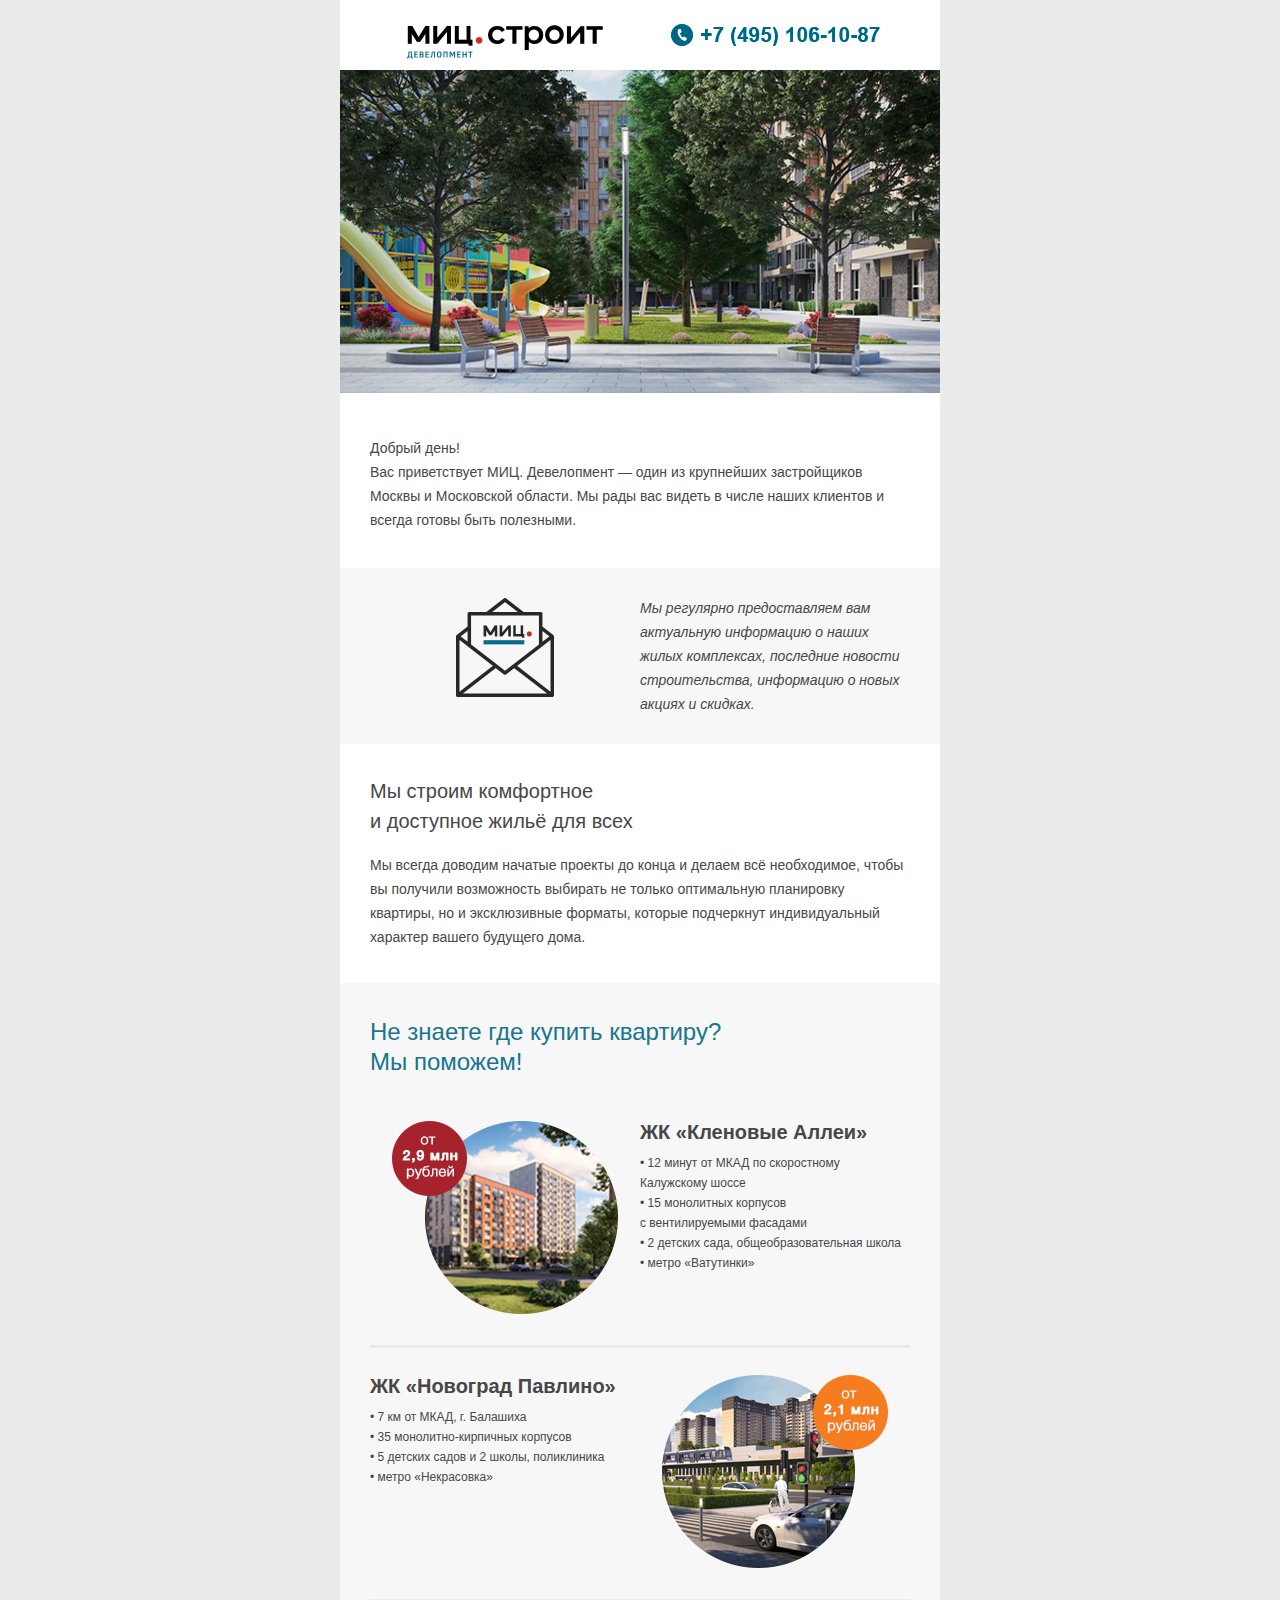
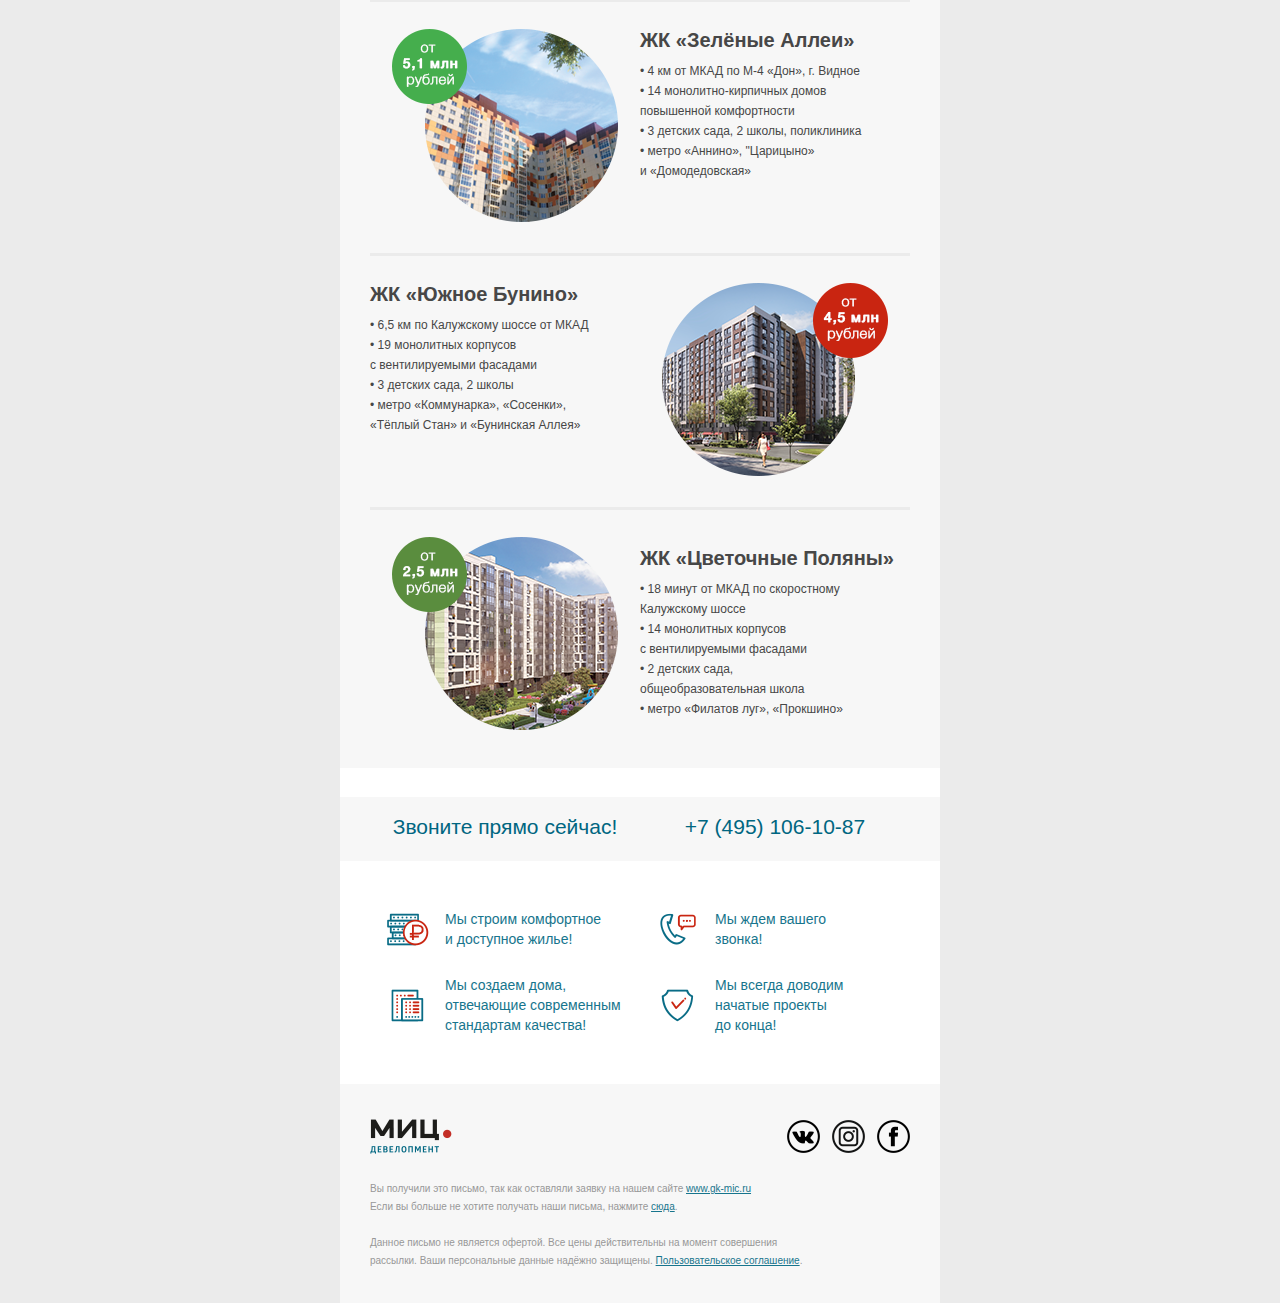
==== commit ebb84069: "finish2" ====
--- a/index.html
+++ b/index.html
@@ -6,7 +6,7 @@
     <meta name="viewport" content="width=device-width, initial-scale=1.0">
     <!--[if (gte mso 9)|(IE)]>
     <style type="text/css">
-        table {border-collapse: collapse !important !important !important;}
+        table {border-collapse: collapse !important !important;}
     </style>
     <![endif]-->
 <style type="text/css">
@@ -50,7 +50,7 @@
 <table class="outer" align="center" role="presentation" cellpadding="0" cellspacing="0" border="0" style="border-spacing:0;mso-table-lspace:0pt;mso-table-rspace:0pt;Margin:0 auto;width:100%;max-width:600px;border-collapse:collapse;" >
 <!-- HEADER -->
 <tr>
-	<td align="center" valign="top" class="cols" bgcolor="#ffffff" style="padding-top:15px;padding-bottom:15px;padding-right:0;padding-left:0;text-align:center;font-size:0;" >
+	<td align="center" valign="top" class="cols" bgcolor="#ffffff" style="padding-top:0;padding-bottom:0;padding-right:0;padding-left:0;text-align:center;font-size:0;" >
 <!--[if (gte mso 9)|(IE)]>
 <table  width="540" align="center" style="border-spacing:0;mso-table-lspace:0pt;mso-table-rspace:0pt;" >
 <tr>
@@ -59,7 +59,7 @@
 <div class="col" style="max-width:270px;width:100%;display:inline-block;vertical-align:middle;" >
 <table width="100%" style="border-spacing:0;mso-table-lspace:0pt;mso-table-rspace:0pt;" >	
 <tr>
-	<td align="center" valign="middle" height="40" style="padding-top:0;padding-bottom:0;padding-right:0;padding-left:0;" ><center><a href="#" target="_blank"><img src="logo.png" alt="" width="196" height="34" style="border-width:0;display:block;-ms-interpolation-mode:bicubic;" /></a>
+	<td align="center" valign="middle" style="padding-top:25px;padding-bottom:11px;padding-right:0;padding-left:0;" ><center><a href="#" target="_blank"><img src="logo.png" alt="" width="196" height="34" style="border-width:0;display:block;-ms-interpolation-mode:bicubic;" /></a>
 	</center></td>
 </tr>
 </table>
@@ -70,7 +70,7 @@
 <div class="col" style="max-width:270px;width:100%;display:inline-block;vertical-align:middle;" >
 <table width="100%" style="border-spacing:0;mso-table-lspace:0pt;mso-table-rspace:0pt;" >	
 <tr>
-	<td align="center" valign="middle" height="40" style="padding-top:0;padding-bottom:0;padding-right:0;padding-left:0;" ><img src="phone.png" alt="" width="209" height="34" style="border-width:0;display:block;-ms-interpolation-mode:bicubic;" />
+	<td align="center" valign="middle" style="padding-top:24px;padding-bottom:12px;padding-right:0;padding-left:0;" ><img src="phone.png" alt="" width="209" height="34" style="border-width:0;display:block;-ms-interpolation-mode:bicubic;" />
 	</td>
 </tr>
 </table>
@@ -99,7 +99,7 @@
 <![endif]-->
 <table class="outer540" align="center" role="presentation" cellpadding="0" cellspacing="0" border="0" style="border-spacing:0;mso-table-lspace:0pt;mso-table-rspace:0pt;Margin:0 auto;width:100%;max-width:540px;border-collapse:collapse;" >
 <tr>
-<td class="padd40" style="padding-right:0;padding-left:0;padding-top:35px;padding-bottom:40px;" >
+<td class="padd40" style="padding-right:0;padding-left:0;padding-top:43px;padding-bottom:36px;" >
 <p class="p1" style="mso-line-height:exactly;Margin-top:0;Margin-left:0;Margin-right:0;font-size:14px;font-family:'Arial', sans-serif;color:#474747;line-height:24px;text-align:left;Margin-bottom:0px;" >Добрый день! <br />
 Вас приветствует МИЦ. Девелопмент — один из крупнейших застройщиков Москвы и Московской области. Мы рады вас видеть в числе наших клиентов 
 и всегда готовы быть полезными. </p>
@@ -126,7 +126,7 @@
 <div class="col" style="max-width:270px;width:100%;display:inline-block;vertical-align:middle;" >
 <table width="100%" style="border-spacing:0;mso-table-lspace:0pt;mso-table-rspace:0pt;" >	
 <tr>
-	<td align="center" valign="middle" height="100" style="padding-top:0;padding-bottom:0;padding-right:0;padding-left:0;" >
+	<td align="center" valign="top" height="116" style="padding-top:0;padding-bottom:0;padding-right:0;padding-left:0;" >
 <center>
 	<img src="letter.png" alt="" width="98" height="99" style="border-width:0;display:block;-ms-interpolation-mode:bicubic;" />
 </center>
@@ -140,9 +140,9 @@
 <div class="col" style="max-width:270px;width:100%;display:inline-block;vertical-align:middle;" >
 <table width="100%" style="border-spacing:0;mso-table-lspace:0pt;mso-table-rspace:0pt;" >	
 	<tr>
-	<td align="center" valign="middle" height="130" style="padding-top:0;padding-bottom:0;padding-right:0;padding-left:0;" ><p class="p2" style="mso-line-height:exactly;Margin-top:0;Margin-left:0;Margin-right:0;text-align:left;font-size:14px;font-family:'Arial';color:#474747;font-style:italic;line-height:24px;Margin-bottom:0px;" >
+	<td align="center" valign="middle" height="136" style="padding-top:0;padding-bottom:0;padding-right:0;padding-left:0;" ><p class="p2" style="mso-line-height:exactly;Margin-top:0;Margin-left:0;Margin-right:0;text-align:left;font-size:14px;font-family:'Arial';color:#474747;font-style:italic;line-height:24px;Margin-bottom:0px;" >
 Мы регулярно предоставляем вам 
-актуальную информацию о наших 
+актуальную информацию о наших  
 жилых комплексах, последние новости 
 строительства, информацию о новых 
 акциях и скидках.
@@ -169,8 +169,8 @@
 <![endif]-->
 <table class="outer540" align="center" role="presentation" cellpadding="0" cellspacing="0" border="0" style="border-spacing:0;mso-table-lspace:0pt;mso-table-rspace:0pt;Margin:0 auto;width:100%;max-width:540px;border-collapse:collapse;" >
 <tr>
-<td class="padd40" style="padding-right:0;padding-left:0;padding-top:35px;padding-bottom:40px;" >
-<p class="h1" style="mso-line-height:exactly;Margin-top:0;Margin-left:0;Margin-right:0;font-size:20px;font-family:'Arial', sans-serif;color:#474747;line-height:25px;text-align:left;Margin-bottom:25px;" >Мы строим комфортное <br />
+<td class="padd41" style="padding-right:0;padding-left:0;padding-top:32px;padding-bottom:34px;" >
+<p class="h1" style="mso-line-height:exactly;Margin-top:0;Margin-left:0;Margin-right:0;font-size:20px;font-family:'Arial', sans-serif;color:#474747;line-height:30px;text-align:left;Margin-bottom:17px;" >Мы строим комфортное <br />
 и доступное жильё для всех</p>
 <p class="p3" style="mso-line-height:exactly;Margin-top:0;Margin-left:0;Margin-right:0;font-size:14px;font-family:'Arial', sans-serif;color:#474747;line-height:24px;text-align:left;Margin-bottom:0px;" >Мы всегда доводим начатые проекты до конца и делаем всё необходимое, 
 чтобы вы получили возможность выбирать не только оптимальную планировку квартиры, но и эксклюзивные форматы, которые подчеркнут индивидуальный характер вашего будущего дома. </p>
@@ -180,7 +180,7 @@
 <!--[if (gte mso 9)|(IE)]>
 </td>
 </tr>
-</table>
+</table> 
 <![endif]-->	
 </center>
 </td>
@@ -194,16 +194,14 @@
 <table width="540" align="center" style="border-spacing:0;mso-table-lspace:0pt;mso-table-rspace:0pt;" >
 <tr>
 <td style="padding-top:0;padding-bottom:0;padding-right:0;padding-left:0;" >
-<![endif]-->
-<table class="outer540" align="center" role="presentation" cellpadding="0" cellspacing="0" border="0" style="border-spacing:0;mso-table-lspace:0pt;mso-table-rspace:0pt;Margin:0 auto;width:100%;max-width:540px;border-collapse:collapse;" >
-<tr>
-<td style="padding-top:0;padding-bottom:0;padding-right:0;padding-left:0;" >
-<p class="h2" style="padding-top:20px;padding-bottom:20px;mso-line-height:exactly;Margin-top:0;Margin-left:0;Margin-right:0;text-align:left;font-size:24px;font-family:'Arial';color:#17758d;line-height:30px;Margin-bottom:0px;" >Не знаете где купить квартиру? <br />
+<![endif]-->   
+<table class="outer540" align="center" role="presentation" cellpadding="0" cellspacing="0" border="0" style="border-spacing:0;mso-table-lspace:0pt;mso-table-rspace:0pt;Margin:0 auto;width:100%;max-width:540px;border-collapse:collapse;" >
+<tr>
+<td style="padding-top:0;padding-bottom:0;padding-right:0;padding-left:0;" >
+<p class="h2" style="padding-top:24px;padding-bottom:34px;mso-line-height:exactly;Margin-top:0;Margin-left:0;Margin-right:0;text-align:left;font-size:24px;font-family:'Arial';color:#17758d;line-height:30px;Margin-bottom:0px;" >Не знаете где купить квартиру? <br />
 Мы поможем!</p>
 </td>
-</tr>
-</table>
-<!--[if (gte mso 9)|(IE)]>
+</tr>                                
 </td>
 </tr>
 </table>
@@ -259,11 +257,11 @@
 <![endif]-->
 <table class="outer540" align="center" role="presentation" cellpadding="0" cellspacing="0" border="0" style="border-spacing:0;mso-table-lspace:0pt;mso-table-rspace:0pt;Margin:0 auto;width:100%;max-width:540px;border-collapse:collapse;" >
 <tr>
-<td height="30" style="border-bottom-width:3px;border-bottom-style:solid;border-bottom-color:#ebebeb;padding-top:0;padding-bottom:0;padding-right:0;padding-left:0;" >
-</td>
-</tr>
-<tr>
-<td height="30" style="padding-top:0;padding-bottom:0;padding-right:0;padding-left:0;" >
+<td height="31" style="border-bottom-width:3px;border-bottom-style:solid;border-bottom-color:#ebebeb;padding-top:0;padding-bottom:0;padding-right:0;padding-left:0;" >
+</td>
+</tr>
+<tr>
+<td height="27" style="padding-top:0;padding-bottom:0;padding-right:0;padding-left:0;" >
 </td>
 </tr>
 </table>
@@ -321,11 +319,11 @@
 <![endif]-->
 <table class="outer540" align="center" role="presentation" cellpadding="0" cellspacing="0" border="0" style="border-spacing:0;mso-table-lspace:0pt;mso-table-rspace:0pt;Margin:0 auto;width:100%;max-width:540px;border-collapse:collapse;" >
 <tr>
-<td height="30" style="border-bottom-width:3px;border-bottom-style:solid;border-bottom-color:#ebebeb;padding-top:0;padding-bottom:0;padding-right:0;padding-left:0;" >
-</td>
-</tr>
-<tr>
-<td height="30" style="padding-top:0;padding-bottom:0;padding-right:0;padding-left:0;" >
+<td height="31" style="border-bottom-width:3px;border-bottom-style:solid;border-bottom-color:#ebebeb;padding-top:0;padding-bottom:0;padding-right:0;padding-left:0;" >
+</td>
+</tr>
+<tr>
+<td height="27" style="padding-top:0;padding-bottom:0;padding-right:0;padding-left:0;" >
 </td>
 </tr>
 </table>
@@ -384,11 +382,11 @@
 <![endif]-->
 <table class="outer540" align="center" role="presentation" cellpadding="0" cellspacing="0" border="0" style="border-spacing:0;mso-table-lspace:0pt;mso-table-rspace:0pt;Margin:0 auto;width:100%;max-width:540px;border-collapse:collapse;" >
 <tr>
-<td height="30" style="border-bottom-width:3px;border-bottom-style:solid;border-bottom-color:#ebebeb;padding-top:0;padding-bottom:0;padding-right:0;padding-left:0;" >
-</td>
-</tr>
-<tr>
-<td height="30" style="padding-top:0;padding-bottom:0;padding-right:0;padding-left:0;" >
+<td height="31" style="border-bottom-width:3px;border-bottom-style:solid;border-bottom-color:#ebebeb;padding-top:0;padding-bottom:0;padding-right:0;padding-left:0;" >
+</td>
+</tr>
+<tr>
+<td height="27" style="padding-top:0;padding-bottom:0;padding-right:0;padding-left:0;" >
 </td>
 </tr>
 </table>
@@ -448,11 +446,11 @@
 <![endif]-->
 <table class="outer540" align="center" role="presentation" cellpadding="0" cellspacing="0" border="0" style="border-spacing:0;mso-table-lspace:0pt;mso-table-rspace:0pt;Margin:0 auto;width:100%;max-width:540px;border-collapse:collapse;" >
 <tr>
-<td height="30" style="border-bottom-width:3px;border-bottom-style:solid;border-bottom-color:#ebebeb;padding-top:0;padding-bottom:0;padding-right:0;padding-left:0;" >
-</td>
-</tr>
-<tr>
-<td height="30" style="padding-top:0;padding-bottom:0;padding-right:0;padding-left:0;" >
+<td height="31" style="border-bottom-width:3px;border-bottom-style:solid;border-bottom-color:#ebebeb;padding-top:0;padding-bottom:0;padding-right:0;padding-left:0;" >
+</td>
+</tr>
+<tr>
+<td height="27" style="padding-top:0;padding-bottom:0;padding-right:0;padding-left:0;" >
 </td>
 </tr>
 </table>
@@ -512,9 +510,7 @@
 <![endif]-->
 <table class="outer540" align="center" role="presentation" cellpadding="0" cellspacing="0" border="0" style="border-spacing:0;mso-table-lspace:0pt;mso-table-rspace:0pt;Margin:0 auto;width:100%;max-width:540px;border-collapse:collapse;" >
 <tr>
-</tr>
-<tr>
-<td height="30" style="padding-top:0;padding-bottom:0;padding-right:0;padding-left:0;" >
+<td height="29" style="padding-top:0;padding-bottom:0;padding-right:0;padding-left:0;" >
 </td>
 </tr>
 </table>
@@ -526,11 +522,11 @@
 </td></tr>
 <!-- / CALL -->
 <tr>
-	<td height="30" bgcolor="#ffffff" style="padding-top:0;padding-bottom:0;padding-right:0;padding-left:0;" ></td>
+	<td height="29" bgcolor="#ffffff" style="padding-top:0;padding-bottom:0;padding-right:0;padding-left:0;" ></td>
 </tr>
 <!-- CALL -->
 <tr>
-	<td align="center" valign="top" class="cols" bgcolor="#f7f7f7" style="padding-top:10px;padding-bottom:10px;padding-right:0;padding-left:0;text-align:center;font-size:0;" >
+	<td align="center" valign="top" class="cols" bgcolor="#f7f7f7" style="padding-top:12px;padding-bottom:12px;padding-right:0;padding-left:0;text-align:center;font-size:0;" >
 <!--[if (gte mso 9)|(IE)]>
 <table  width="540" align="center" style="border-spacing:0;mso-table-lspace:0pt;mso-table-rspace:0pt;" >
 <tr>
@@ -540,7 +536,7 @@
 <table width="100%" style="border-spacing:0;mso-table-lspace:0pt;mso-table-rspace:0pt;" >	
 <tr>
 	<td align="center" valign="middle" height="40" style="padding-top:0;padding-bottom:0;padding-right:0;padding-left:0;" >
-<p class="call" style="mso-line-height:exactly;Margin-top:0;Margin-left:0;Margin-right:0;font-size:24px;font-family:'Arial', sans-serif;color:#006681;line-height:28px;text-align:center;height:32px;Margin-bottom:0px;" >
+<p class="call" style="mso-line-height:exactly;Margin-top:0;Margin-left:0;Margin-right:0;font-size:21px;font-family:'Arial', sans-serif;color:#006681;line-height:28px;text-align:center;height:32px;Margin-bottom:0px;" >
 Звоните прямо сейчас!
 </p>
 </td>
@@ -553,7 +549,7 @@
 <div class="col" style="max-width:270px;width:100%;display:inline-block;vertical-align:middle;" >
 <table width="100%" style="border-spacing:0;mso-table-lspace:0pt;mso-table-rspace:0pt;" >	
 	<tr>
-	<td align="center" valign="middle" height="40" style="padding-top:0;padding-bottom:0;padding-right:0;padding-left:0;" ><p class="call" style="mso-line-height:exactly;Margin-top:0;Margin-left:0;Margin-right:0;font-size:24px;font-family:'Arial', sans-serif;color:#006681;line-height:28px;text-align:center;height:32px;Margin-bottom:0px;" >
+	<td align="center" valign="middle" height="40" style="padding-top:0;padding-bottom:0;padding-right:0;padding-left:0;" ><p class="call" style="mso-line-height:exactly;Margin-top:0;Margin-left:0;Margin-right:0;font-size:21px;font-family:'Arial', sans-serif;color:#006681;line-height:28px;text-align:center;height:32px;Margin-bottom:0px;" >
 +7 (495) 106-10-87
 </p></td>
 </tr>
@@ -569,7 +565,7 @@
 <!-- / CALL -->
 <!-- FOUR -->
 <tr>
-	<td align="center" valign="top" class="cols pad10" bgcolor="#ffffff" style="padding-top:40px;padding-bottom:40px;text-align:center;font-size:0;padding-left:20px;padding-right:20px;" >
+	<td align="center" valign="top" class="cols pad10" bgcolor="#ffffff" style="padding-top:41px;padding-bottom:30px;text-align:center;font-size:0;padding-left:20px;padding-right:20px;" >
 <!--[if (gte mso 9)|(IE)]>
 <table  width="540" align="center" style="border-spacing:0;mso-table-lspace:0pt;mso-table-rspace:0pt;" >
 <tr>
@@ -578,9 +574,9 @@
 <div class="col" style="max-width:270px;width:100%;display:inline-block;vertical-align:middle;" >
 <table width="100%" style="border-spacing:0;mso-table-lspace:0pt;mso-table-rspace:0pt;" >	
 <tr>
-		<td align="center" valign="middle" height="50" width="60" style="padding-top:0;padding-bottom:0;padding-right:0;padding-left:0;" ><img src="pic1.png" alt="" width="42" height="33" style="border-width:0;display:block;-ms-interpolation-mode:bicubic;" />
+		<td align="center" valign="middle" height="50" width="75" style="padding-top:0;padding-bottom:0;padding-right:0;padding-left:0;" ><img src="pic1.png" alt="" width="42" height="33" style="border-width:0;display:block;-ms-interpolation-mode:bicubic;" />
 		</td>
-	<td align="center" valign="middle" height="70" style="padding-top:0;padding-bottom:0;padding-right:0;padding-left:0;" >
+	<td align="center" valign="middle" height="54" style="padding-top:0;padding-bottom:0;padding-right:0;padding-left:0;" >
 <p class="pic_t" style="mso-line-height:exactly;Margin-top:0;Margin-left:0;Margin-right:0;text-align:left;font-size:14px;font-family:'Arial';color:#17758d;line-height:20px;Margin-bottom:0px;" >
 Мы строим комфортное <br />
 и доступное жилье!
@@ -595,9 +591,9 @@
 <div class="col" style="max-width:270px;width:100%;display:inline-block;vertical-align:middle;" >
 <table width="100%" style="border-spacing:0;mso-table-lspace:0pt;mso-table-rspace:0pt;" >	
 <tr>
-		<td align="center" valign="middle" height="50" width="60" style="padding-top:0;padding-bottom:0;padding-right:0;padding-left:0;" ><img src="pic2.png" alt="" width="36" height="32" style="border-width:0;display:block;-ms-interpolation-mode:bicubic;" />
+		<td align="center" valign="middle" height="50" width="75" style="padding-top:0;padding-bottom:0;padding-right:0;padding-left:0;" ><img src="pic2.png" alt="" width="36" height="32" style="border-width:0;display:block;-ms-interpolation-mode:bicubic;" />
 		</td>
-	<td align="center" valign="middle" height="70" style="padding-top:0;padding-bottom:0;padding-right:0;padding-left:0;" >
+	<td align="center" valign="middle" height="54" style="padding-top:0;padding-bottom:0;padding-right:0;padding-left:0;" >
 <p class="pic_t" style="mso-line-height:exactly;Margin-top:0;Margin-left:0;Margin-right:0;text-align:left;font-size:14px;font-family:'Arial';color:#17758d;line-height:20px;Margin-bottom:0px;" >
 Мы ждем вашего <br />
 звонка!
@@ -619,9 +615,9 @@
 <div class="col" style="max-width:270px;width:100%;display:inline-block;vertical-align:middle;" >
 <table width="100%" style="border-spacing:0;mso-table-lspace:0pt;mso-table-rspace:0pt;" >	
 <tr>
-		<td align="center" valign="middle" width="60" style="padding-top:0;padding-bottom:0;padding-right:0;padding-left:0;" ><img src="pic3.png" alt="" width="33" height="33" style="border-width:0;display:block;-ms-interpolation-mode:bicubic;" />
+		<td align="center" valign="middle" width="75" style="padding-top:0;padding-bottom:0;padding-right:0;padding-left:0;" ><img src="pic3.png" alt="" width="33" height="33" style="border-width:0;display:block;-ms-interpolation-mode:bicubic;" />
 		</td>
-	<td align="center" valign="middle" height="90" style="padding-top:0;padding-bottom:0;padding-right:0;padding-left:0;" >
+	<td align="center" valign="middle" height="98" style="padding-top:0;padding-bottom:0;padding-right:0;padding-left:0;" >
 <p class="pic_t" style="mso-line-height:exactly;Margin-top:0;Margin-left:0;Margin-right:0;text-align:left;font-size:14px;font-family:'Arial';color:#17758d;line-height:20px;Margin-bottom:0px;" >
 Мы создаем дома, <br />
 отвечающие современным <br /> 
@@ -637,9 +633,9 @@
 <div class="col" style="max-width:270px;width:100%;display:inline-block;vertical-align:middle;" >
 <table width="100%" style="border-spacing:0;mso-table-lspace:0pt;mso-table-rspace:0pt;" >	
 <tr>
-		<td align="center" valign="middle" width="60" style="padding-top:0;padding-bottom:0;padding-right:0;padding-left:0;" ><img src="pic4.png" alt="" width="33" height="33" style="border-width:0;display:block;-ms-interpolation-mode:bicubic;" />
+		<td align="center" valign="middle" width="75" style="padding-top:0;padding-bottom:0;padding-right:0;padding-left:0;" ><img src="pic4.png" alt="" width="33" height="33" style="border-width:0;display:block;-ms-interpolation-mode:bicubic;" />
 		</td>
-	<td align="center" valign="middle" height="90" style="padding-top:0;padding-bottom:0;padding-right:0;padding-left:0;" >
+	<td align="center" valign="middle" height="98" style="padding-top:0;padding-bottom:0;padding-right:0;padding-left:0;" >
 <p class="pic_t" style="mso-line-height:exactly;Margin-top:0;Margin-left:0;Margin-right:0;text-align:left;font-size:14px;font-family:'Arial';color:#17758d;line-height:20px;Margin-bottom:0px;" >
 Мы всегда доводим <br />
 начатые проекты <br />
@@ -668,7 +664,7 @@
 <![endif]-->
 <table class="outer540" align="center" role="presentation" cellpadding="0" cellspacing="0" border="0" style="border-spacing:0;mso-table-lspace:0pt;mso-table-rspace:0pt;Margin:0 auto;width:100%;max-width:540px;border-collapse:collapse;" >
 <tr>
-<td class="padd40" style="padding-right:0;padding-left:0;padding-top:35px;padding-bottom:40px;" >
+<td class="padd42" style="padding-right:0;padding-left:0;padding-top:35px;padding-bottom:26px;" >
 <table width="100%" style="border-spacing:0;mso-table-lspace:0pt;mso-table-rspace:0pt;" >
 <tr>
 <td align="left" style="padding-top:0;padding-bottom:0;padding-right:0;padding-left:0;" >
@@ -690,10 +686,10 @@
 </tr>
 </table>
 </td></tr>
-<tr><td style="padding-bottom:10px;padding-top:0;padding-right:0;padding-left:0;" >
-<p class="footert" style="mso-line-height:exactly;Margin-top:0;Margin-left:0;Margin-right:0;font-size:10px;font-family:'Arial', sans-serif;color:#989898;line-height:18px;text-align:left;Margin-bottom:30px;" >Вы получили это письмо, так как оставляли заявку на нашем сайте <a href="#" target="_blank" style="color:#17758d;" >www.gk-mic.ru</a><br />
+<tr><td style="padding-bottom:15px;padding-top:0;padding-right:0;padding-left:0;" >
+<p class="footert" style="mso-line-height:exactly;Margin-top:0;Margin-left:0;Margin-right:0;font-size:10px;font-family:'Arial', sans-serif;color:#989898;line-height:18px;text-align:left;Margin-bottom:18px;" >Вы получили это письмо, так как оставляли заявку на нашем сайте <a href="#" target="_blank" style="color:#17758d;" >www.gk-mic.ru</a><br />
 Если вы больше не хотите получать наши письма, нажмите <a href="#" target="_blank" style="color:#17758d;" >сюда</a>.</p>
-<p class="footert" style="mso-line-height:exactly;Margin-top:0;Margin-left:0;Margin-right:0;font-size:10px;font-family:'Arial', sans-serif;color:#989898;line-height:18px;text-align:left;Margin-bottom:30px;" >Данное письмо не является офертой. Все цены действительны на момент совершения <br />
+<p class="footert" style="mso-line-height:exactly;Margin-top:0;Margin-left:0;Margin-right:0;font-size:10px;font-family:'Arial', sans-serif;color:#989898;line-height:18px;text-align:left;Margin-bottom:18px;" >Данное письмо не является офертой. Все цены действительны на момент совершения <br />
 рассылки. Ваши персональные данные надёжно защищены. <a href="#" target="_blank" style="color:#17758d;" >Пользовательское соглашение</a>.</p>
 </td>
 </tr>
